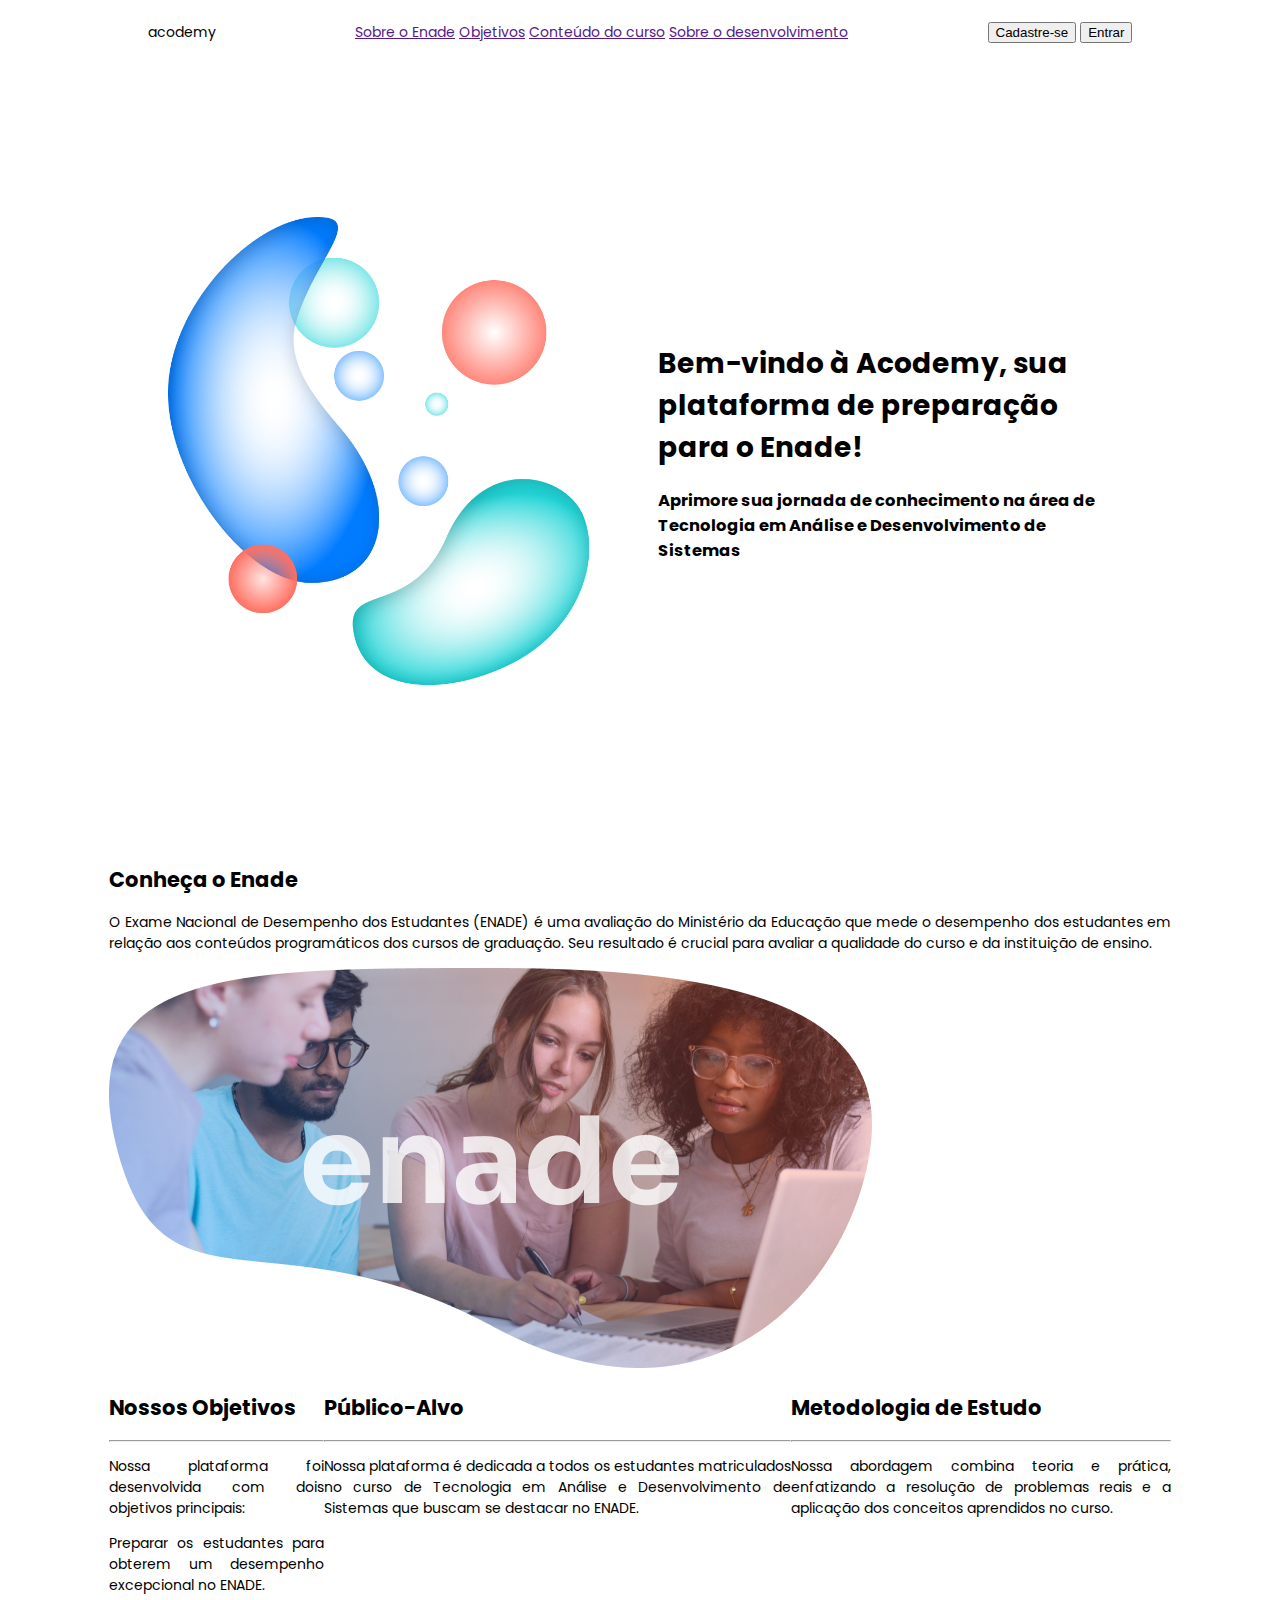
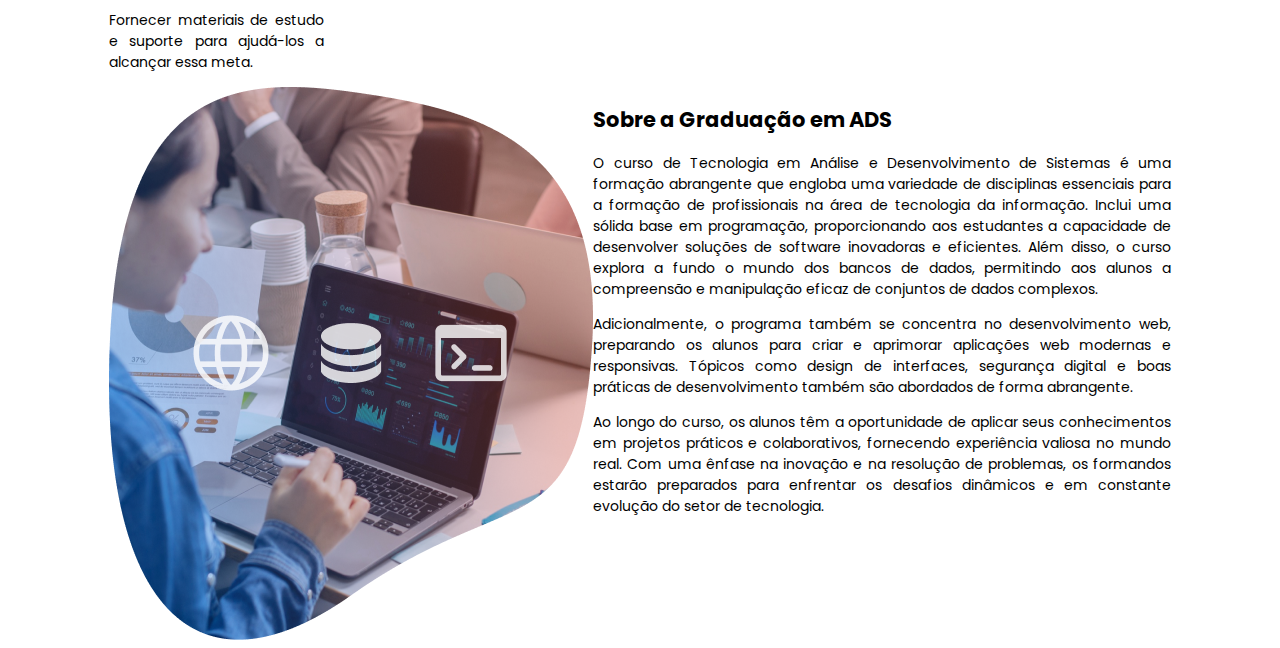
==== index.html @ 822992b0 "04/11/2023 - 22:54" ====
<!DOCTYPE html>
<html lang="pt-br">
<head>
    <meta charset="UTF-8">
    <meta name="viewport" content="width=device-width, initial-scale=1.0">
    <link rel="stylesheet" href="./styles/style.css">
    <title>Home</title>
</head>
<body>
    <!-- 
    <div class="navbar"></div>
    <div class="header"></div>
    <div class="content"></div>
    <div class="footer"></div>
    -->

    <nav class="navbar">
        <div class="logotipo">
            <p>acodemy</p>
        </div>
        <div class="links">
            <a href="">Sobre o Enade</a>
            <a href="">Objetivos</a>
            <a href="">Conteúdo do curso</a>
            <a href="">Sobre o desenvolvimento</a>
        </div>
        <div class="buttons">
            <button type="button">Cadastre-se</button>
            <button type="button">Entrar</button>
        </div>
    </nav>

    <header class="header">
        <img src="images/bubbles.png" alt="" class="img">
        <div class="title">
            <h1>Bem-vindo à Acodemy, sua plataforma de preparação para o Enade!</h1>
            <h3>Aprimore sua jornada de conhecimento na área de Tecnologia em Análise 
            e Desenvolvimento de Sistemas</h3>
        </div>
    </header>

    <main>
        <section>
            <h2>Conheça o Enade</h2>
            <p>O Exame Nacional de Desempenho dos Estudantes (ENADE) é uma avaliação 
            do Ministério da Educação que mede o desempenho dos estudantes em relação 
            aos conteúdos programáticos dos cursos de graduação. Seu resultado é crucial 
            para avaliar a qualidade do curso e da instituição de ensino.</p>
            <img src="images/students-group.png" alt="">
        </section>
        <section class="center-topics">
            <div>
                <h2>Nossos Objetivos</h2>
                <hr>
                <p>Nossa plataforma foi desenvolvida com dois objetivos principais:</p>
                <p>Preparar os estudantes para obterem um desempenho excepcional no ENADE.</p>
                <p>Fornecer materiais de estudo e suporte para ajudá-los a alcançar essa meta.</p>
            </div>
            <div>
                <h2>Público-Alvo</h2>
                <hr>
                <p>Nossa plataforma é dedicada a todos os estudantes matriculados no curso de 
                Tecnologia em Análise e Desenvolvimento de Sistemas que buscam se destacar no ENADE.</p>
            </div>
            <div>
                <h2>Metodologia de Estudo</h2>
                <hr>
                <p>Nossa abordagem combina teoria e prática, enfatizando a resolução de problemas 
                reais e a aplicação dos conceitos aprendidos no curso.</p>
            </div>
        </section>
        <section class="bottom-topic">
            <img src="images/languages-group.png" alt="">
            <div class="text">
                <h2>Sobre a Graduação em ADS</h2>
                <p>O curso de Tecnologia em Análise e Desenvolvimento de Sistemas é uma formação abrangente 
                que engloba uma variedade de disciplinas essenciais para a formação de profissionais na 
                área de tecnologia da informação. Inclui uma sólida base em programação, proporcionando 
                aos estudantes a capacidade de desenvolver soluções de software inovadoras e eficientes. 
                Além disso, o curso explora a fundo o mundo dos bancos de dados, permitindo aos alunos 
                a compreensão e manipulação eficaz de conjuntos de dados complexos.</p>
    
                <p>Adicionalmente, o programa também se concentra no desenvolvimento web, preparando os 
                alunos para criar e aprimorar aplicações web modernas e responsivas. Tópicos como design 
                de interfaces, segurança digital e boas práticas de desenvolvimento também são abordados 
                de forma abrangente.</p>
    
                <p>Ao longo do curso, os alunos têm a oportunidade de aplicar seus conhecimentos em 
                projetos práticos e colaborativos, fornecendo experiência valiosa no mundo real. Com 
                uma ênfase na inovação e na resolução de problemas, os formandos estarão preparados 
                para enfrentar os desafios dinâmicos e em constante evolução do setor de tecnologia.</p>
            </div>
        </section>
    </main>

    <footer>

    </footer>
</body>
</html>
---- styles/style.css ----
@import url('https://fonts.googleapis.com/css2?family=Poppins:wght@400;500;600;700&family=Sora:wght@300;400;500;600;700&display=swap');

body {
    display: flex;
    flex-direction: column;

    background-color: #fff;
    font-family: 'Poppins', sans-serif;
    font-size: 14px;
    /* font-family: 'Sora', sans-serif; */
}

p {
    text-align: justify;
}

.navbar {
    display: flex;
    flex-direction: row;
    justify-content: space-evenly;
    align-items: center;
}

.header {
    display: flex;
    flex-direction: row;
    align-items: center;
    justify-content: space-evenly;

    gap: 65px;
    padding: 160px;
}

.header .img {
    width: 45%;
    height: auto;
}

main {
    padding: 0 8%;
}

main .center-topics, main .bottom-topic {
    display: flex;
    flex-direction: row;
}

main .center-topics .text {
    display: flex;
    flex-direction: column;
}
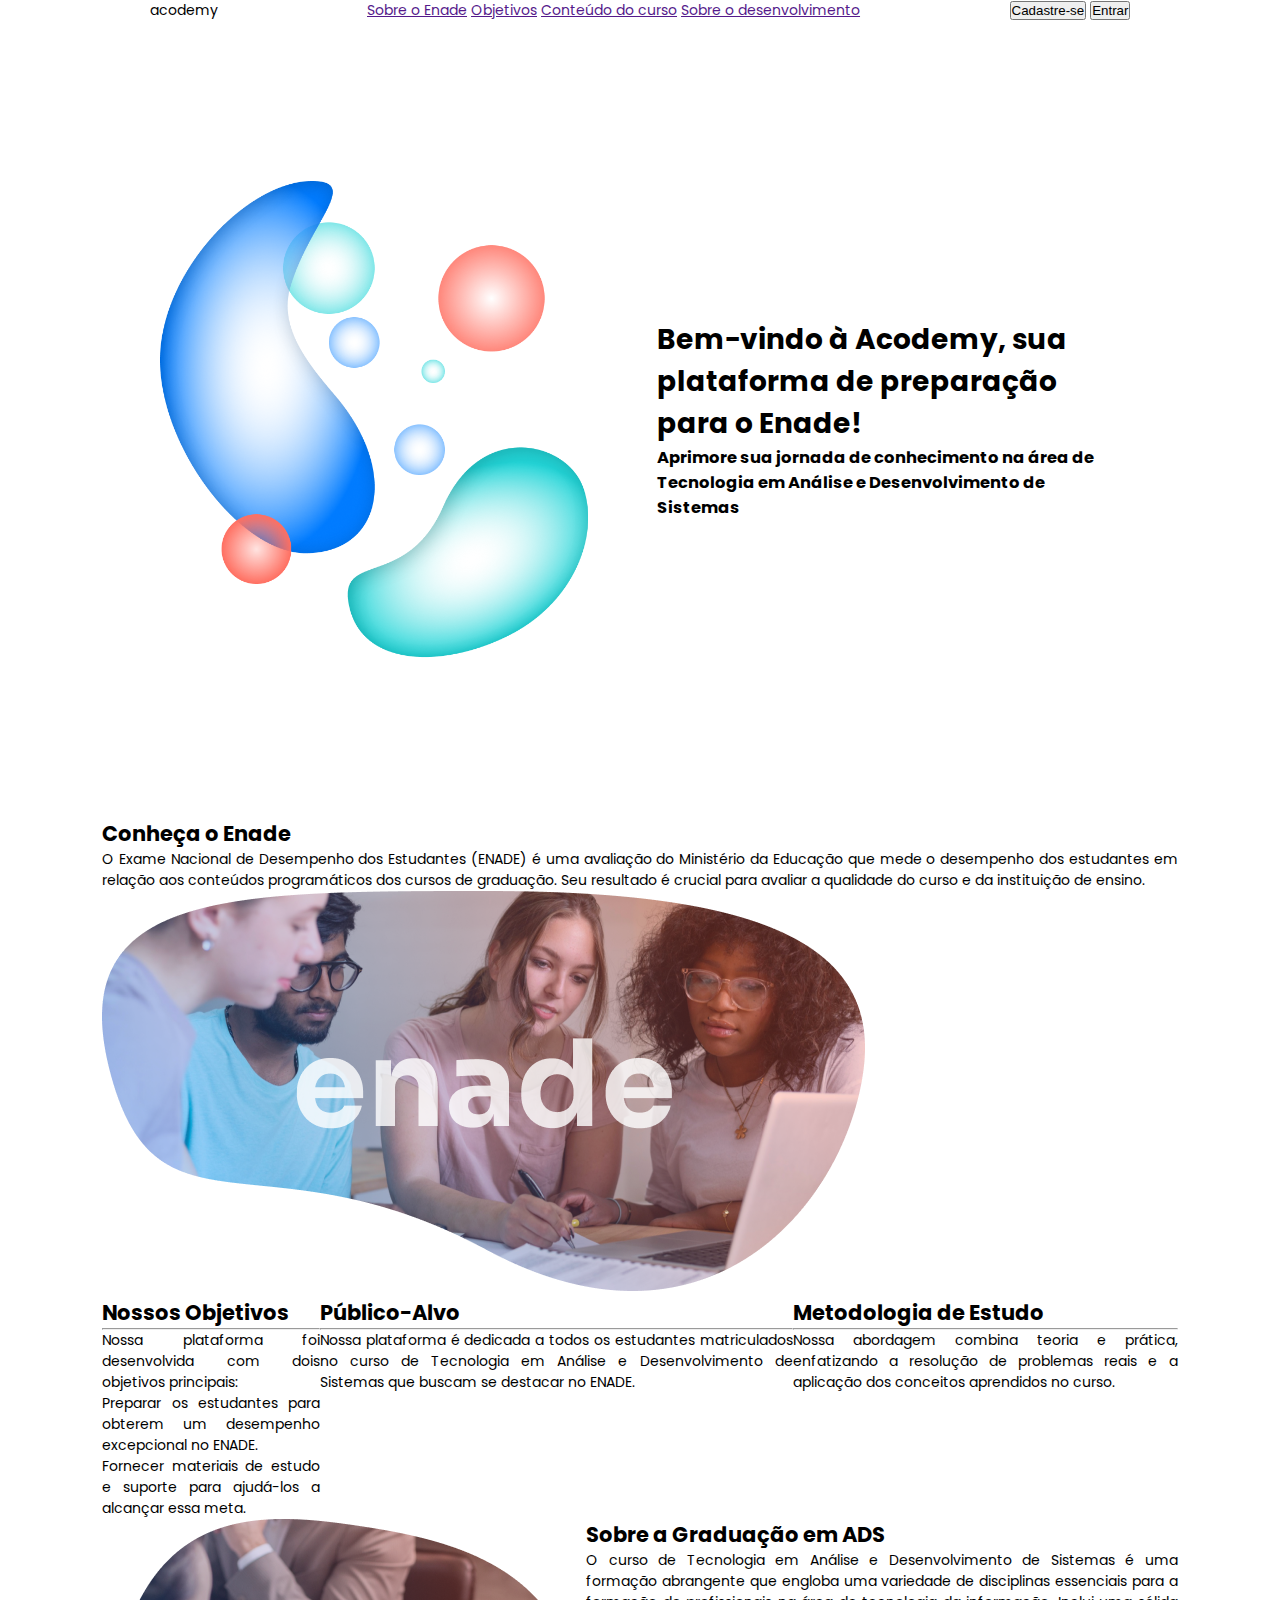
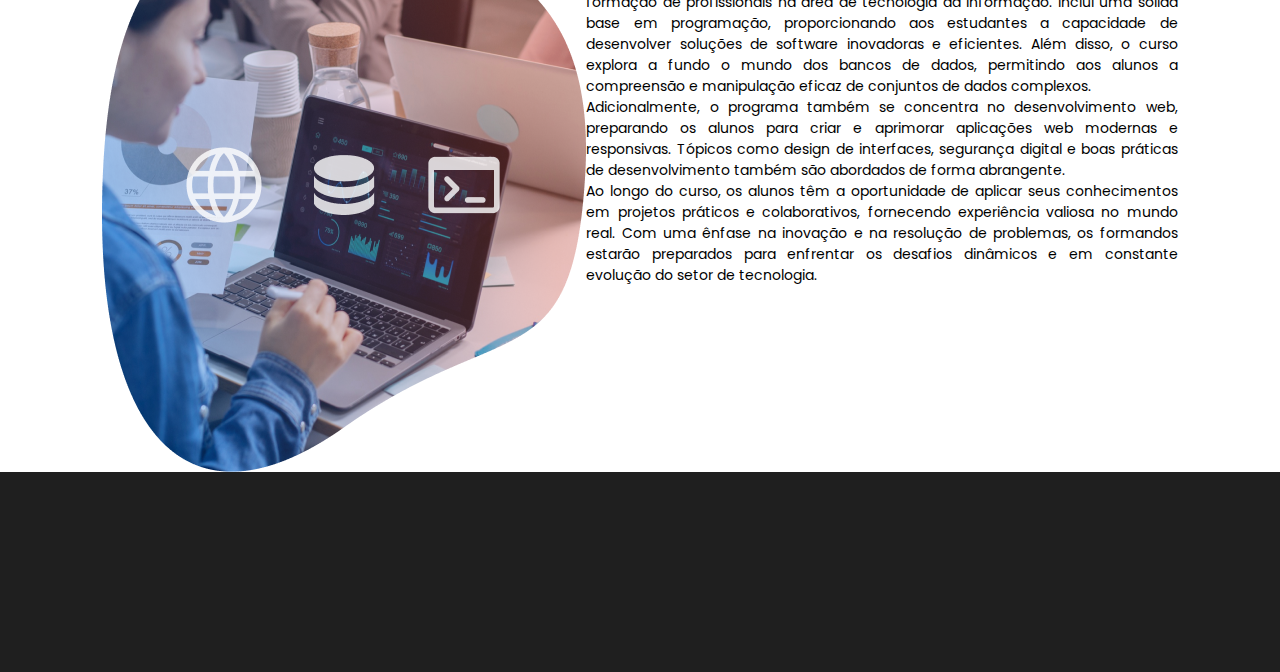
==== commit ab9be9aa: "04/11/2023 - 23:13" ====
--- a/index.html
+++ b/index.html
@@ -93,8 +93,7 @@
         </section>
     </main>
 
-    <footer>
-
+    <footer class="footer">
     </footer>
 </body>
 </html>--- a/styles/style.css
+++ b/styles/style.css
@@ -1,4 +1,9 @@
 @import url('https://fonts.googleapis.com/css2?family=Poppins:wght@400;500;600;700&family=Sora:wght@300;400;500;600;700&display=swap');
+
+* {
+    margin: 0;
+    padding: 0;
+}
 
 body {
     display: flex;
@@ -48,4 +53,28 @@
 main .center-topics .text {
     display: flex;
     flex-direction: column;
-}+}
+
+.footer {
+    background-color: #1f1f1f;
+    width: 100%;
+    height: 200px;
+}
+
+/* teste do scroll */
+body::-webkit-scrollbar {
+    width: 5px; /* Largura da barra de rolagem completa */
+    z-index: -1;
+    overflow: scroll;
+}
+
+body::-webkit-scrollbar-track {
+    background: transparent; /* Deixar a área de rastreamento transparente */
+}
+
+body::-webkit-scrollbar-thumb {
+    background-color: #1f1f1f; /* Cor do polegar da barra de rolagem */
+    border-radius: 0px; /* Arredondamento do polegar da barra de rolagem */
+    border: 3px solid transparent; /* Cria um espaço em torno do polegar da barra de rolagem */
+    z-index: -1; /* Coloca a barra de rolagem na frente do conteúdo */
+}
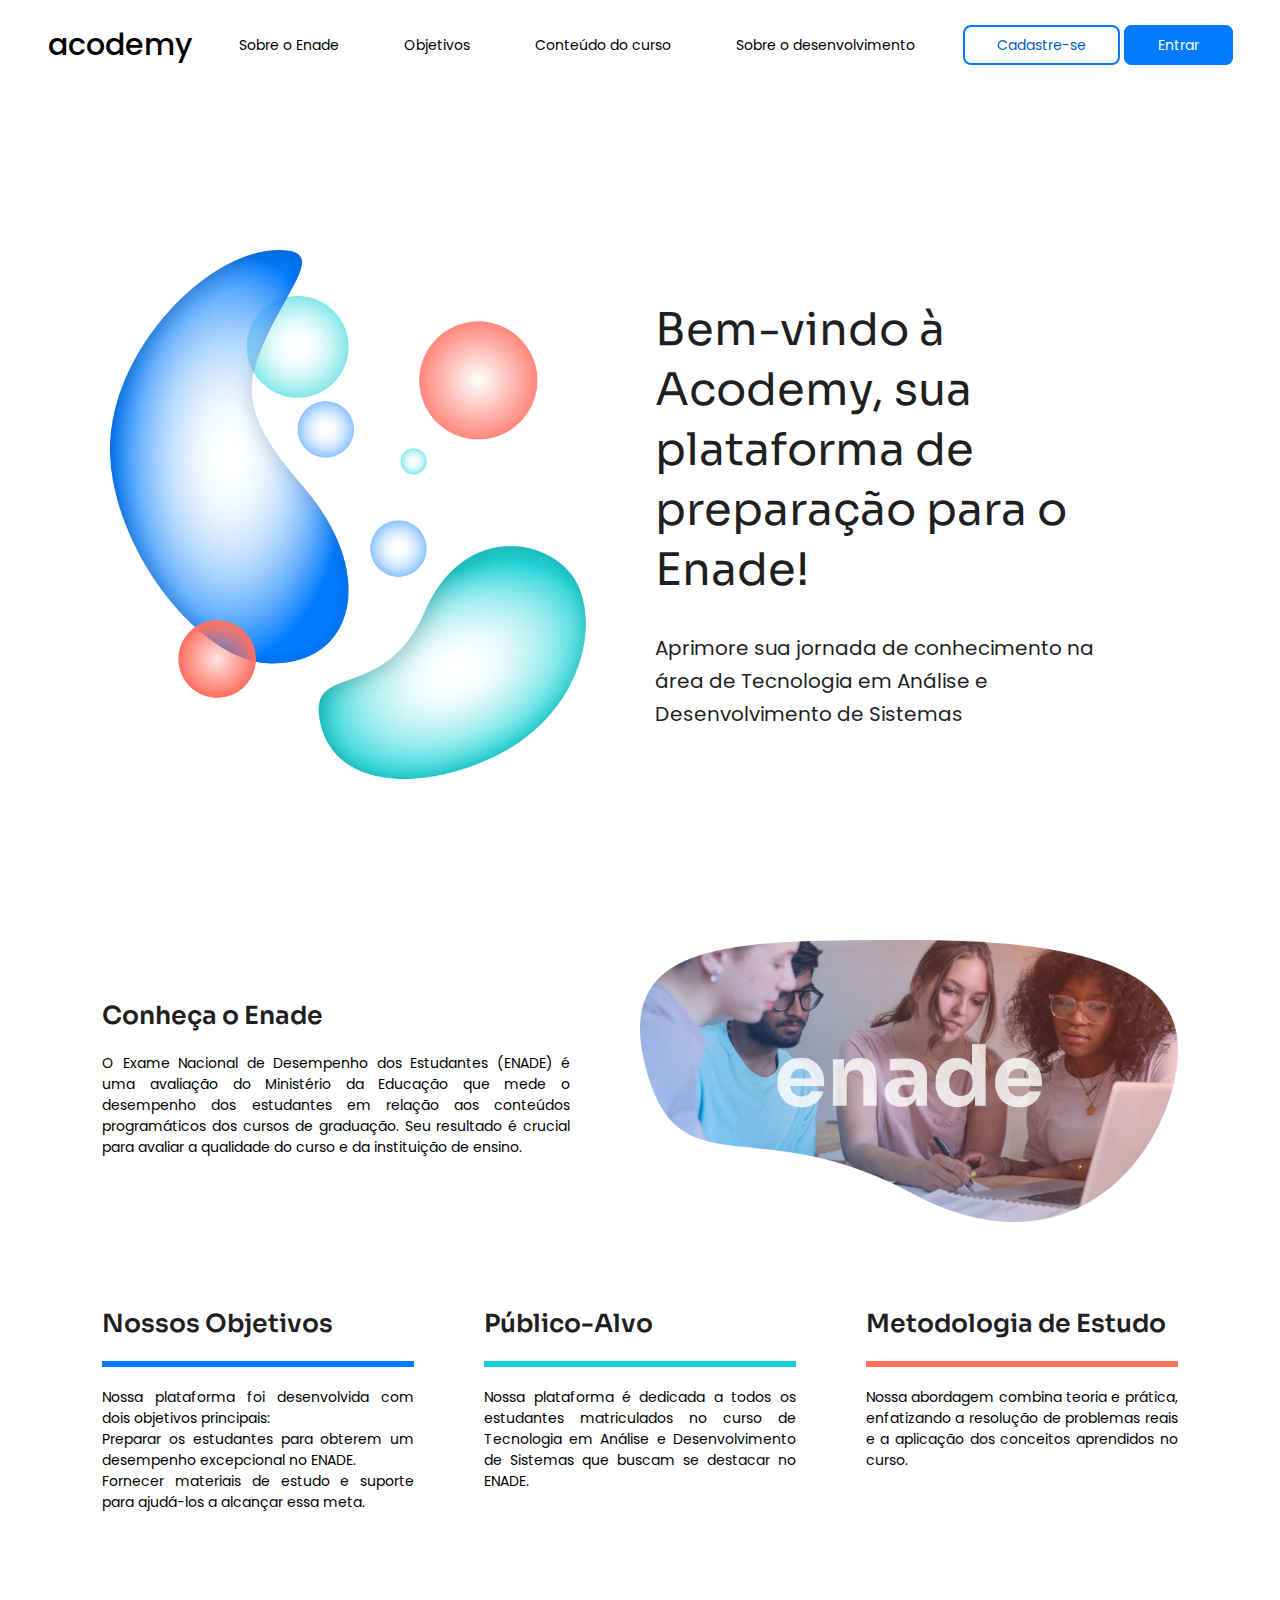
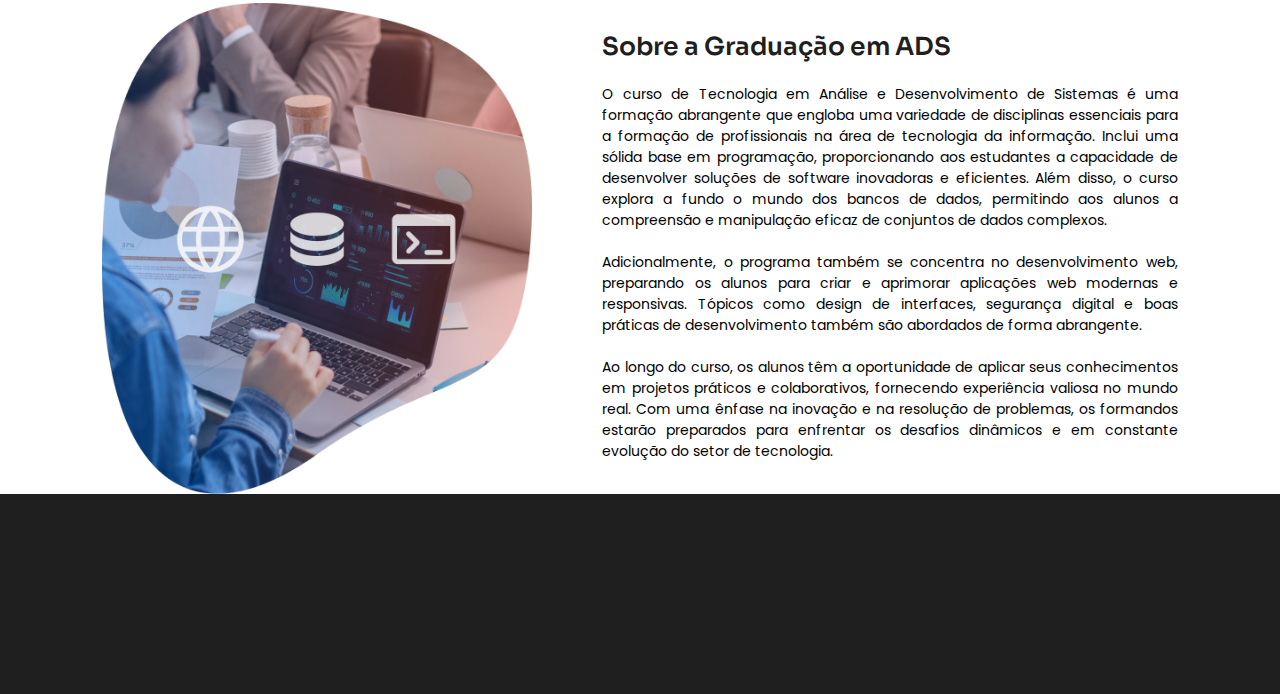
==== commit 14d3e9a3: "16/11/2023 - 23:08" ====
--- a/index.html
+++ b/index.html
@@ -25,8 +25,8 @@
             <a href="">Sobre o desenvolvimento</a>
         </div>
         <div class="buttons">
-            <button type="button">Cadastre-se</button>
-            <button type="button">Entrar</button>
+            <a href="" class="button" id="deactivate">Cadastre-se</a>
+            <a href="" class="button">Entrar</a>
         </div>
     </nav>
 
@@ -40,37 +40,39 @@
     </header>
 
     <main>
-        <section>
-            <h2>Conheça o Enade</h2>
-            <p>O Exame Nacional de Desempenho dos Estudantes (ENADE) é uma avaliação 
-            do Ministério da Educação que mede o desempenho dos estudantes em relação 
-            aos conteúdos programáticos dos cursos de graduação. Seu resultado é crucial 
-            para avaliar a qualidade do curso e da instituição de ensino.</p>
-            <img src="images/students-group.png" alt="">
+        <section class="top-topic">
+            <div class="text">
+                <h2>Conheça o Enade</h2>
+                <p>O Exame Nacional de Desempenho dos Estudantes (ENADE) é uma avaliação 
+                do Ministério da Educação que mede o desempenho dos estudantes em relação 
+                aos conteúdos programáticos dos cursos de graduação. Seu resultado é crucial 
+                para avaliar a qualidade do curso e da instituição de ensino.</p>
+            </div>
+            <img src="images/students-group.png" alt="" width="50%" height="auto">
         </section>
         <section class="center-topics">
-            <div>
+            <div class="item">
                 <h2>Nossos Objetivos</h2>
-                <hr>
+                <hr id="blue">
                 <p>Nossa plataforma foi desenvolvida com dois objetivos principais:</p>
                 <p>Preparar os estudantes para obterem um desempenho excepcional no ENADE.</p>
                 <p>Fornecer materiais de estudo e suporte para ajudá-los a alcançar essa meta.</p>
             </div>
-            <div>
+            <div class="item">
                 <h2>Público-Alvo</h2>
-                <hr>
+                <hr id="turquesa">
                 <p>Nossa plataforma é dedicada a todos os estudantes matriculados no curso de 
                 Tecnologia em Análise e Desenvolvimento de Sistemas que buscam se destacar no ENADE.</p>
             </div>
-            <div>
+            <div class="item">
                 <h2>Metodologia de Estudo</h2>
-                <hr>
+                <hr id="salmon">
                 <p>Nossa abordagem combina teoria e prática, enfatizando a resolução de problemas 
                 reais e a aplicação dos conceitos aprendidos no curso.</p>
             </div>
         </section>
         <section class="bottom-topic">
-            <img src="images/languages-group.png" alt="">
+            <img src="images/languages-group.png" alt=""  width="40%" height="auto">
             <div class="text">
                 <h2>Sobre a Graduação em ADS</h2>
                 <p>O curso de Tecnologia em Análise e Desenvolvimento de Sistemas é uma formação abrangente 
@@ -78,12 +80,12 @@
                 área de tecnologia da informação. Inclui uma sólida base em programação, proporcionando 
                 aos estudantes a capacidade de desenvolver soluções de software inovadoras e eficientes. 
                 Além disso, o curso explora a fundo o mundo dos bancos de dados, permitindo aos alunos 
-                a compreensão e manipulação eficaz de conjuntos de dados complexos.</p>
-    
+                a compreensão e manipulação eficaz de conjuntos de dados complexos.</p><br>
+                
                 <p>Adicionalmente, o programa também se concentra no desenvolvimento web, preparando os 
                 alunos para criar e aprimorar aplicações web modernas e responsivas. Tópicos como design 
                 de interfaces, segurança digital e boas práticas de desenvolvimento também são abordados 
-                de forma abrangente.</p>
+                de forma abrangente.</p><br>
     
                 <p>Ao longo do curso, os alunos têm a oportunidade de aplicar seus conhecimentos em 
                 projetos práticos e colaborativos, fornecendo experiência valiosa no mundo real. Com 
--- a/styles/style.css
+++ b/styles/style.css
@@ -19,11 +19,62 @@
     text-align: justify;
 }
 
+.header .title h1 {
+    color: #1F1F1F;
+    font-family: Sora;
+    font-size: 45px;
+    font-style: normal;
+    font-weight: 400;
+    line-height: 60px;
+}
+
 .navbar {
     display: flex;
     flex-direction: row;
     justify-content: space-evenly;
     align-items: center;
+    height: 90px;
+}
+
+.navbar a {
+    color: #000;
+    font-family: Poppins;
+    font-size: 14px;
+    font-style: normal;
+    font-weight: 400;
+    text-decoration: none;
+}
+
+.navbar .links {
+    display: flex;
+    gap: 65px;
+}
+
+.navbar .logotipo {
+    font-size: 30px;
+    font-weight: 500;
+}
+
+.navbar .buttons .button {
+    padding: 8px 32px;
+    background-color: #007BFF;
+    font-family: Poppins;
+    font-size: 14px;
+    border: 2px solid #007BFF;
+    border-radius: 8px;
+    color: #fff;
+    cursor: pointer;
+    transition: .3s;
+}
+
+#deactivate {
+    background-color: #fff;
+    color: #025ec0;
+}
+
+.navbar .buttons .button:hover {
+    background-color: #007BFF;
+    color: #fff;
 }
 
 .header {
@@ -37,23 +88,72 @@
 }
 
 .header .img {
-    width: 45%;
+    width: 50%;
     height: auto;
+    margin-left: -50px;
+}
+
+.header .title h3 {
+    color: #1F1F1F;
+    font-family: Poppins;
+    font-size: 20px;
+    font-style: normal;
+    font-weight: 400;
+    line-height: 33px;
+    margin-top: 32px;
 }
 
 main {
     padding: 0 8%;
 }
 
-main .center-topics, main .bottom-topic {
+main .top-topic,
+main .center-topics,
+main .bottom-topic {
     display: flex;
     flex-direction: row;
 }
 
-main .center-topics .text {
-    display: flex;
-    flex-direction: column;
+main .top-topic,
+main .bottom-topic {
+    align-items: center;
+    justify-content: space-between;
+    gap: 70px
 }
+
+main .top-topic h2,
+main .center-topics h2,
+main .bottom-topic h2 {
+    color: #1F1F1F;
+    text-align: justify;
+    font-family: Sora;
+    font-size: 25px;
+    font-style: normal;
+    font-weight: 600;
+    line-height: 24px;
+    margin-bottom: 25px;
+}
+
+main .center-topics {
+    gap: 70px;
+    align-items: start;
+    margin-top: 90px;
+    margin-bottom: 90px;
+}
+
+main .center-topics .item {
+    flex-wrap: wrap;
+    flex: 1 30%
+}
+
+hr {
+    border: 3px solid;
+    margin-bottom: 20px;
+}
+
+#blue { border-color: #007BFF; }
+#turquesa { border-color: #11D1D4; }
+#salmon { border-color: #FF6F61; }
 
 .footer {
     background-color: #1f1f1f;
@@ -63,18 +163,24 @@
 
 /* teste do scroll */
 body::-webkit-scrollbar {
-    width: 5px; /* Largura da barra de rolagem completa */
+    width: 5px;
+    /* Largura da barra de rolagem completa */
     z-index: -1;
     overflow: scroll;
 }
 
 body::-webkit-scrollbar-track {
-    background: transparent; /* Deixar a área de rastreamento transparente */
+    background: transparent;
+    /* Deixar a área de rastreamento transparente */
 }
 
 body::-webkit-scrollbar-thumb {
-    background-color: #1f1f1f; /* Cor do polegar da barra de rolagem */
-    border-radius: 0px; /* Arredondamento do polegar da barra de rolagem */
-    border: 3px solid transparent; /* Cria um espaço em torno do polegar da barra de rolagem */
-    z-index: -1; /* Coloca a barra de rolagem na frente do conteúdo */
-}
+    background-color: #1f1f1f;
+    /* Cor do polegar da barra de rolagem */
+    border-radius: 0px;
+    /* Arredondamento do polegar da barra de rolagem */
+    border: 3px solid transparent;
+    /* Cria um espaço em torno do polegar da barra de rolagem */
+    z-index: -1;
+    /* Coloca a barra de rolagem na frente do conteúdo */
+}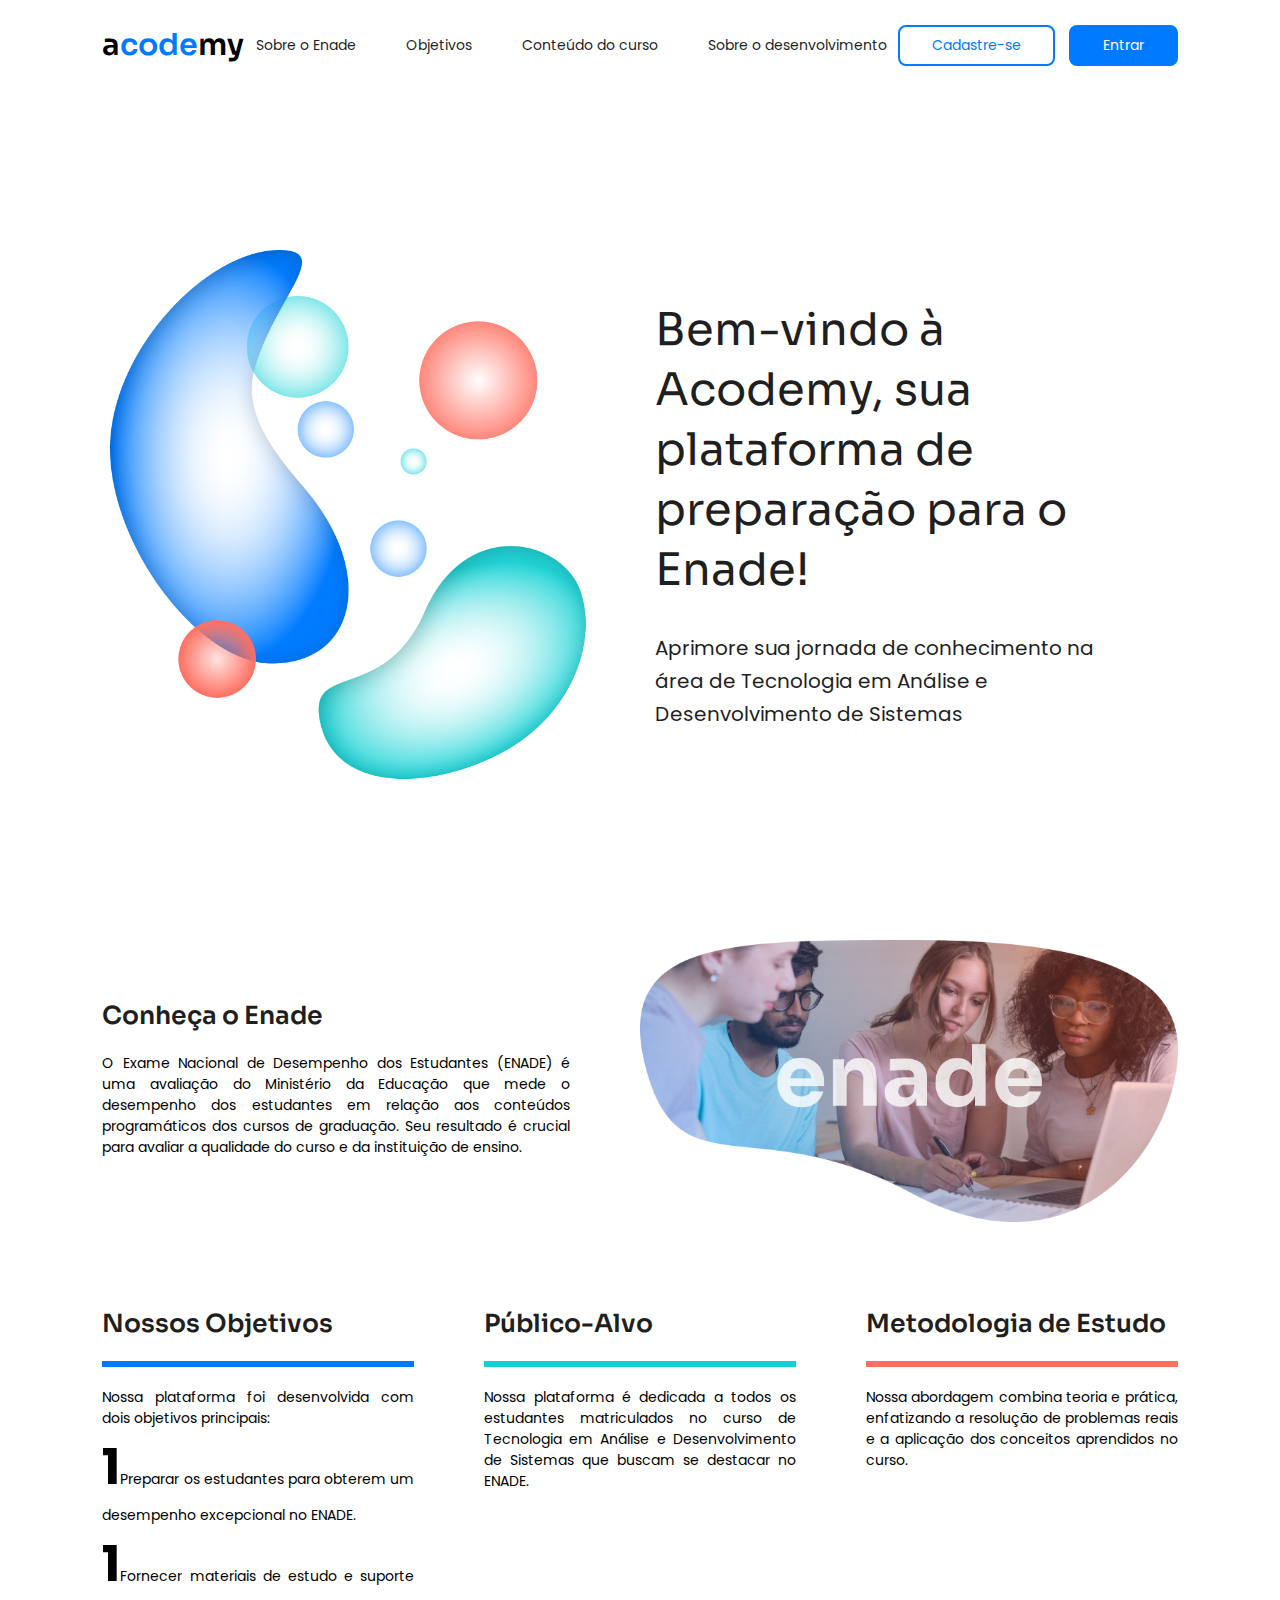
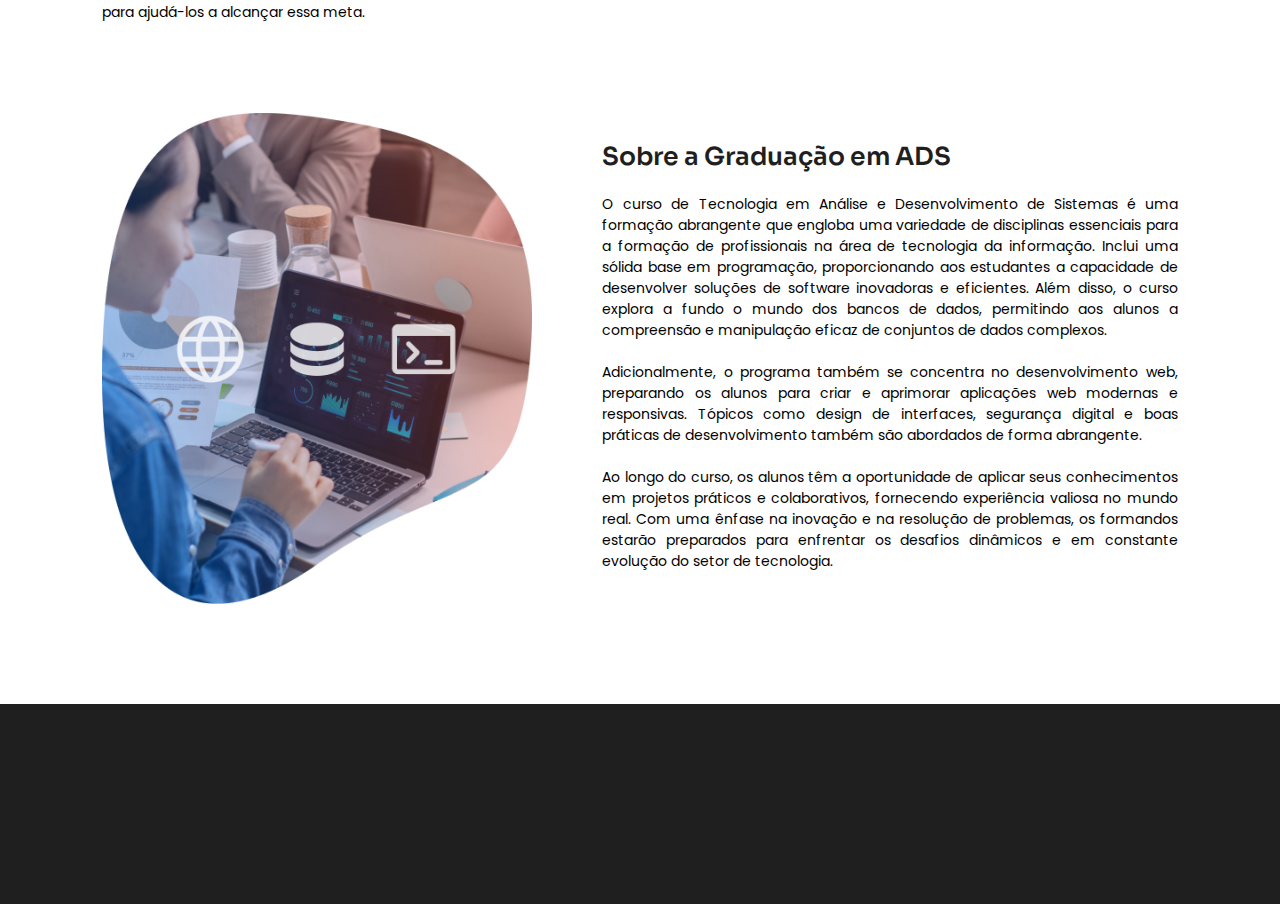
==== commit 3afaf05d: "16/11/2023 - 23:08" ====
--- a/index.html
+++ b/index.html
@@ -16,17 +16,17 @@
 
     <nav class="navbar">
         <div class="logotipo">
-            <p>acodemy</p>
+            <p>a<div class="code">code</div>my</p>
         </div>
         <div class="links">
-            <a href="">Sobre o Enade</a>
-            <a href="">Objetivos</a>
-            <a href="">Conteúdo do curso</a>
-            <a href="">Sobre o desenvolvimento</a>
+            <a href="#">Sobre o Enade</a>
+            <a href="#">Objetivos</a>
+            <a href="#">Conteúdo do curso</a>
+            <a href="#">Sobre o desenvolvimento</a>
         </div>
         <div class="buttons">
-            <a href="" class="button" id="deactivate">Cadastre-se</a>
-            <a href="" class="button">Entrar</a>
+            <a href="#" id="deactivate">Cadastre-se</a>
+            <a href="#">Entrar</a>
         </div>
     </nav>
 
@@ -55,8 +55,8 @@
                 <h2>Nossos Objetivos</h2>
                 <hr id="blue">
                 <p>Nossa plataforma foi desenvolvida com dois objetivos principais:</p>
-                <p>Preparar os estudantes para obterem um desempenho excepcional no ENADE.</p>
-                <p>Fornecer materiais de estudo e suporte para ajudá-los a alcançar essa meta.</p>
+                <p><b class="number-topic">1</b>Preparar os estudantes para obterem um desempenho excepcional no ENADE.</p>
+                <p><b class="number-topic">1</b>Fornecer materiais de estudo e suporte para ajudá-los a alcançar essa meta.</p>
             </div>
             <div class="item">
                 <h2>Público-Alvo</h2>
--- a/styles/style.css
+++ b/styles/style.css
@@ -5,14 +5,21 @@
     padding: 0;
 }
 
+:root {
+    --blue: #007BFF;
+    --turquoise: #11D1D4;
+    --salmon: #FF6F61;
+    --black: #1F1F1F;
+    --white: #FFF;
+}
+
 body {
     display: flex;
     flex-direction: column;
 
-    background-color: #fff;
+    background-color: var(--white);
     font-family: 'Poppins', sans-serif;
     font-size: 14px;
-    /* font-family: 'Sora', sans-serif; */
 }
 
 p {
@@ -20,7 +27,7 @@
 }
 
 .header .title h1 {
-    color: #1F1F1F;
+    color: var(--black);
     font-family: Sora;
     font-size: 45px;
     font-style: normal;
@@ -31,49 +38,69 @@
 .navbar {
     display: flex;
     flex-direction: row;
-    justify-content: space-evenly;
+    justify-content: space-between;
     align-items: center;
     height: 90px;
+    padding: 0 8%;
 }
 
 .navbar a {
-    color: #000;
+    color: var(--black);
     font-family: Poppins;
     font-size: 14px;
     font-style: normal;
     font-weight: 400;
     text-decoration: none;
+    transition: .3s;
+}
+
+.navbar .links a:hover {
+    color: var(--blue);
 }
 
 .navbar .links {
     display: flex;
-    gap: 65px;
+    gap: 50px;
 }
 
 .navbar .logotipo {
     font-size: 30px;
-    font-weight: 500;
-}
-
-.navbar .buttons .button {
+    font-weight: 600;
+    font-family: Sora;
+
+    display: flex;
+    flex-direction: row;
+}
+
+.navbar .logotipo .code {
+    color: var(--blue);
+}
+
+.navbar .buttons {
+    display: flex;
+    gap: 14px;
+}
+
+.navbar .buttons a {
     padding: 8px 32px;
-    background-color: #007BFF;
+    background-color: var(--blue);
     font-family: Poppins;
     font-size: 14px;
-    border: 2px solid #007BFF;
+    border: 2px solid var(--blue);
     border-radius: 8px;
     color: #fff;
     cursor: pointer;
-    transition: .3s;
+    transition: .5s;
 }
 
 #deactivate {
-    background-color: #fff;
-    color: #025ec0;
-}
-
-.navbar .buttons .button:hover {
-    background-color: #007BFF;
+    background-color: var(--white);
+    color: var(--blue);
+}
+
+.navbar .buttons a:hover, #deactivate:hover {
+    background-color: #005fc4;
+    border-color: #005fc4;
     color: #fff;
 }
 
@@ -146,41 +173,42 @@
     flex: 1 30%
 }
 
+main .bottom-topic {
+    margin-bottom: 100px;
+}
+
 hr {
     border: 3px solid;
     margin-bottom: 20px;
 }
 
-#blue { border-color: #007BFF; }
-#turquesa { border-color: #11D1D4; }
-#salmon { border-color: #FF6F61; }
+.number-topic {
+    font-size: 50px;
+}
+
+#blue { border-color: var(--blue); }
+#turquesa { border-color: var(--turquoise); }
+#salmon { border-color: var(--salmon); }
 
 .footer {
-    background-color: #1f1f1f;
+    background-color: var(--black);
     width: 100%;
     height: 200px;
 }
 
-/* teste do scroll */
 body::-webkit-scrollbar {
     width: 5px;
-    /* Largura da barra de rolagem completa */
     z-index: -1;
     overflow: scroll;
 }
 
 body::-webkit-scrollbar-track {
-    background: transparent;
-    /* Deixar a área de rastreamento transparente */
+    background: var(--black);
 }
 
 body::-webkit-scrollbar-thumb {
-    background-color: #1f1f1f;
-    /* Cor do polegar da barra de rolagem */
+    background-color: #555555;
     border-radius: 0px;
-    /* Arredondamento do polegar da barra de rolagem */
-    border: 3px solid transparent;
-    /* Cria um espaço em torno do polegar da barra de rolagem */
+    border: 1px solid transparent;
     z-index: -1;
-    /* Coloca a barra de rolagem na frente do conteúdo */
 }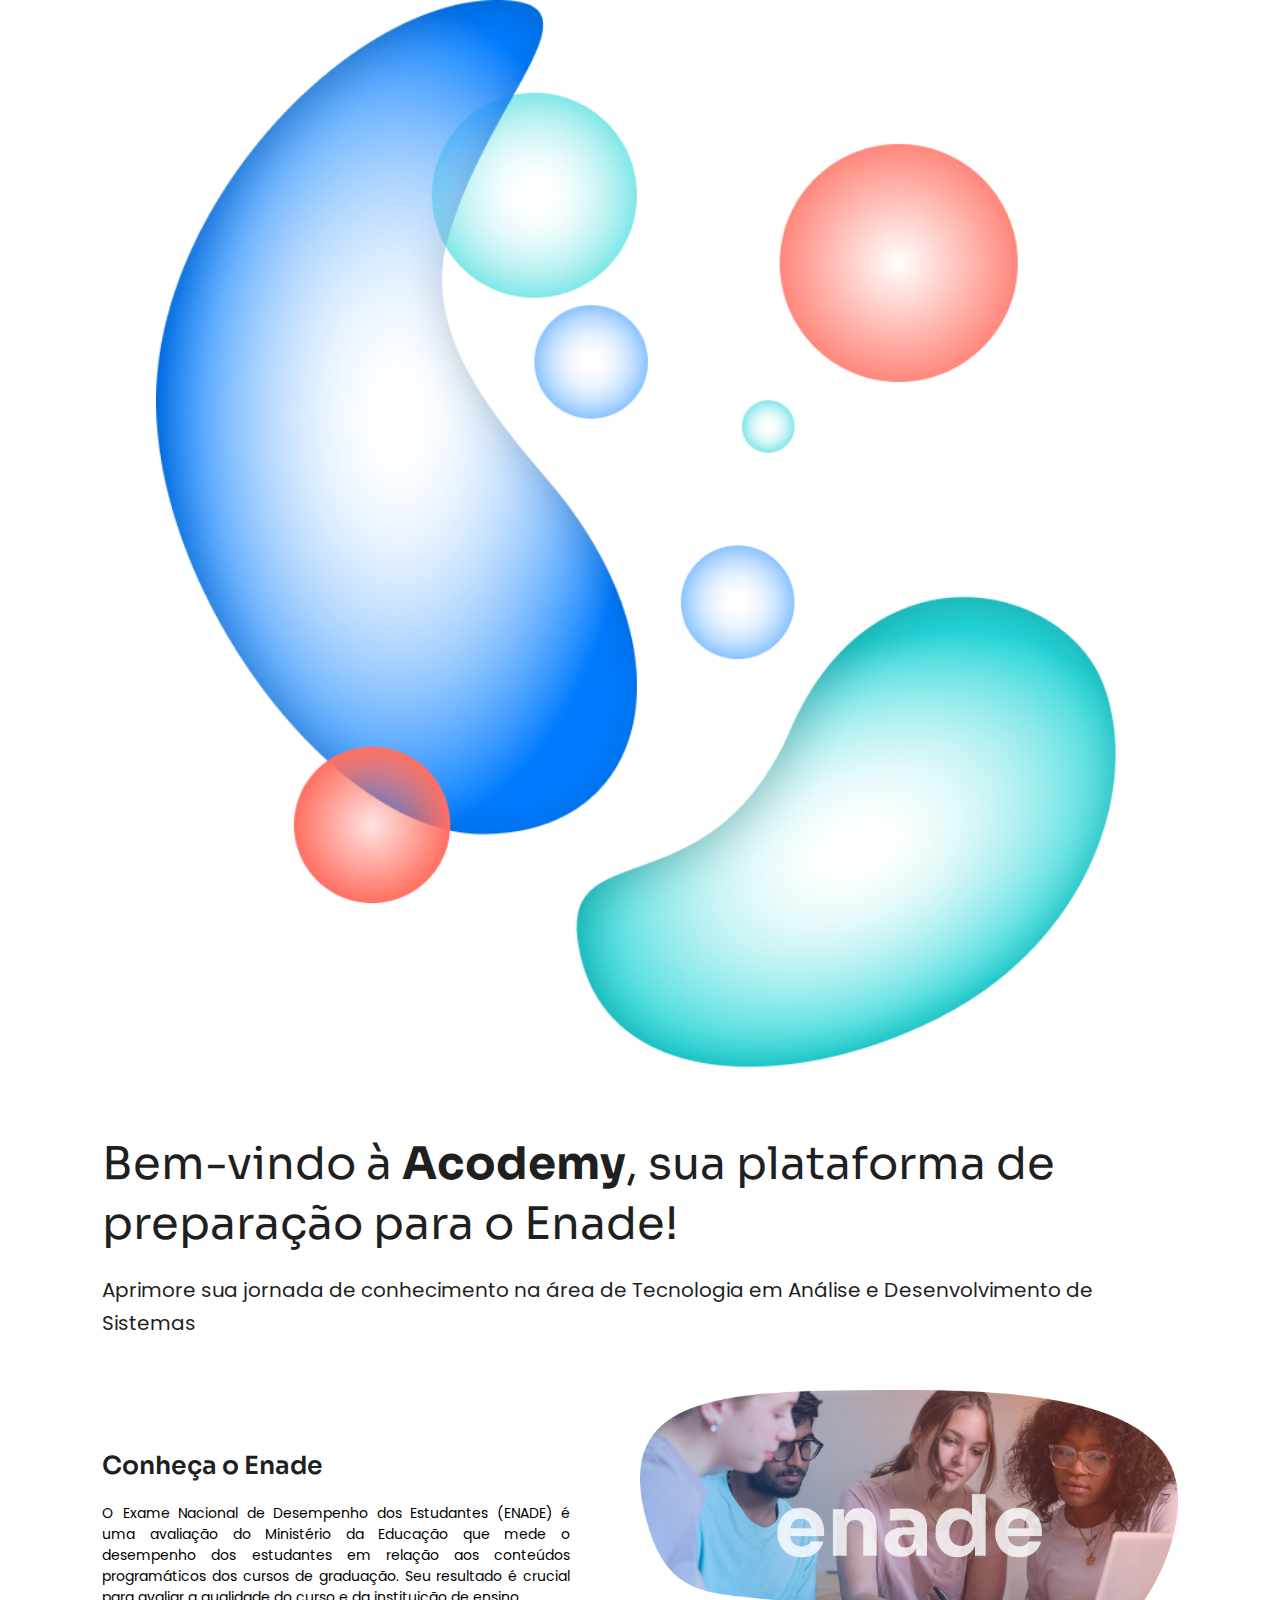
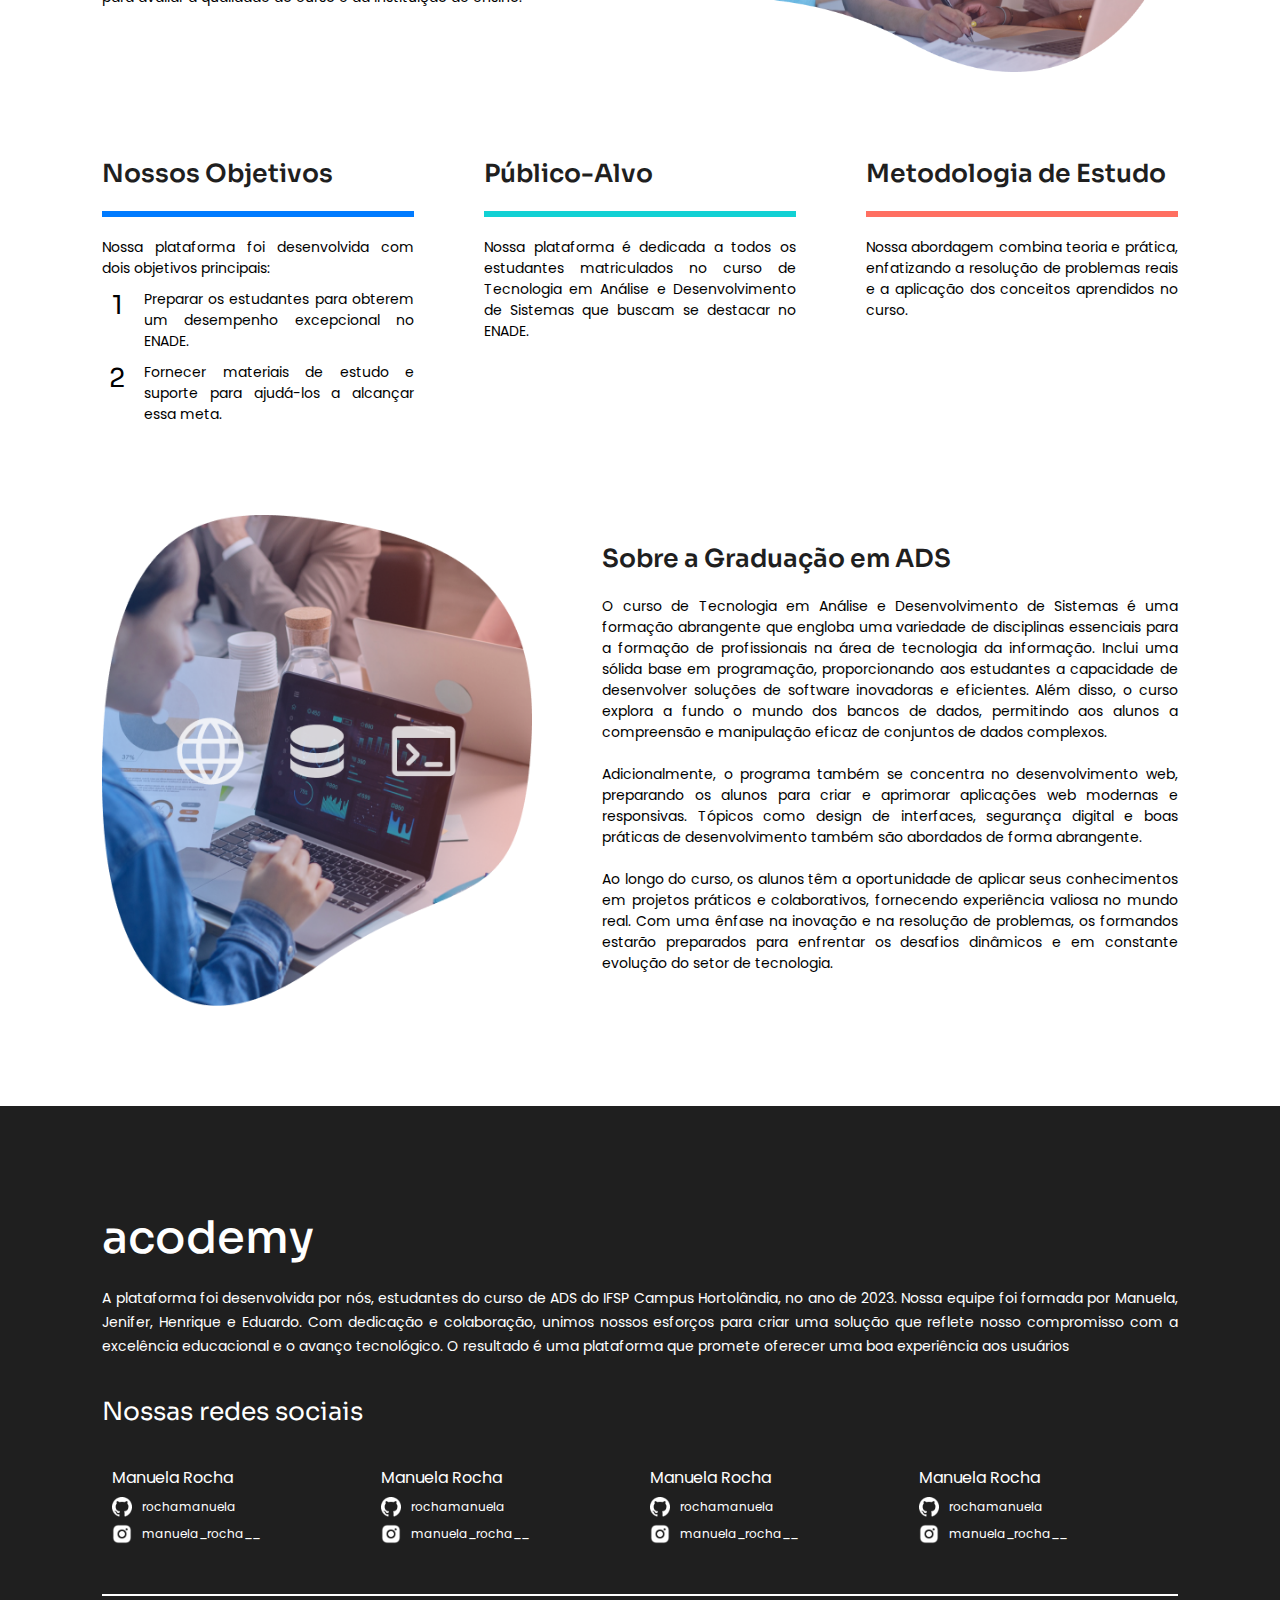
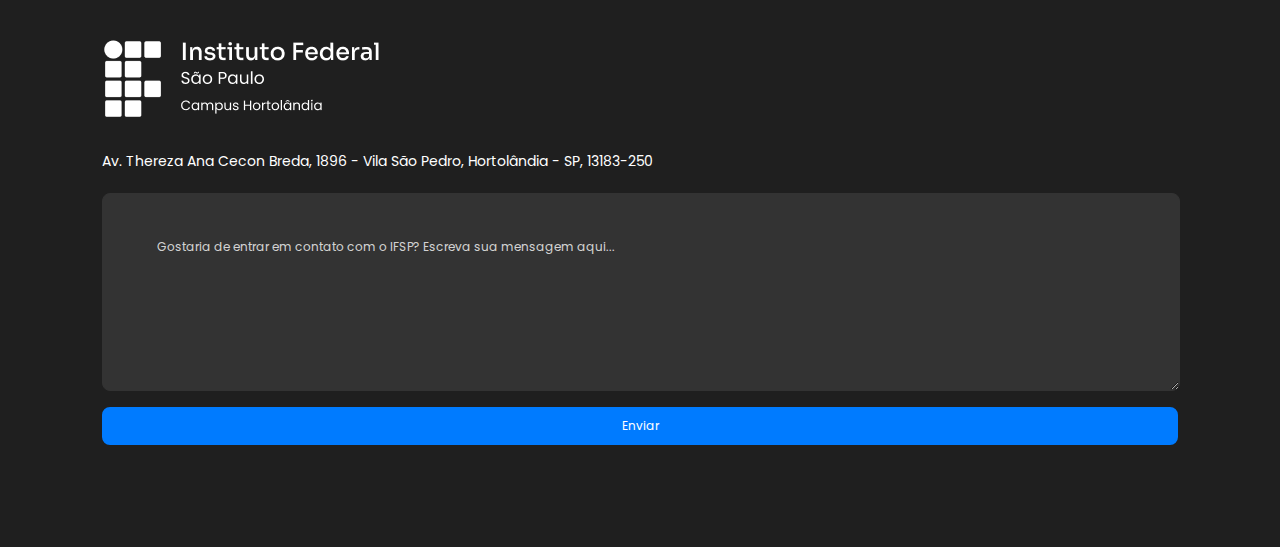
==== commit 4412c369: "20/11/2023 - 12:23" ====
--- a/index.html
+++ b/index.html
@@ -1,28 +1,81 @@
 <!DOCTYPE html>
 <html lang="pt-br">
+
 <head>
     <meta charset="UTF-8">
-    <meta name="viewport" content="width=device-width, initial-scale=1.0">
+    <meta name="viewport" content="width=device-width, initial-scale=1">
     <link rel="stylesheet" href="./styles/style.css">
     <title>Home</title>
+
+    <style>
+        .overlay {
+            height: 100%;
+            width: 0;
+            position: fixed;
+            z-index: 1;
+            top: 0;
+            left: 0;
+            background-color: rgb(0, 0, 0);
+            background-color: rgba(0, 0, 0, 1);
+            overflow-x: hidden;
+            transition: 0.5s;
+        }
+
+        .overlay-content {
+            position: relative;
+            top: 25%;
+            width: 100%;
+            text-align: center;
+            margin-top: 30px;
+        }
+
+        .overlay a {
+            padding: 8px;
+            text-decoration: none;
+            font-size: 36px;
+            color: #818181;
+            display: block;
+            transition: 0.3s;
+        }
+
+        .overlay a:hover,
+        .overlay a:focus {
+            color: #f1f1f1;
+        }
+
+        .overlay .closebtn {
+            position: absolute;
+            top: 20px;
+            right: 45px;
+            font-size: 60px;
+        }
+
+        @media screen and (max-height: 450px) {
+            .overlay a {
+                font-size: 20px
+            }
+
+            .overlay .closebtn {
+                font-size: 40px;
+                top: 15px;
+                right: 35px;
+            }
+        }
+    </style>
 </head>
+
 <body>
-    <!-- 
-    <div class="navbar"></div>
-    <div class="header"></div>
-    <div class="content"></div>
-    <div class="footer"></div>
-    -->
-
+    <!--
     <nav class="navbar">
         <div class="logotipo">
-            <p>a<div class="code">code</div>my</p>
+            <p>a
+            <div class="code">code</div>my</p>
         </div>
         <div class="links">
-            <a href="#">Sobre o Enade</a>
-            <a href="#">Objetivos</a>
-            <a href="#">Conteúdo do curso</a>
-            <a href="#">Sobre o desenvolvimento</a>
+            <a href="#sobre">Sobre o Enade</a>
+            <a href="#objetivos">Objetivos</a>
+            <a href="#conteudo">Conteúdo do curso</a>
+            <a href="#desenvolvimento">Sobre o desenvolvimento</a>
         </div>
         <div class="buttons">
             <a href="#" id="deactivate">Cadastre-se</a>
@@ -30,72 +83,170 @@
         </div>
     </nav>
 
+    <div id="myNav" class="overlay">
+        <a href="javascript:void(0)" class="closebtn" onclick="closeNav()">&times;</a>
+        <div class="overlay-content">
+            <a href="#">About</a>
+            <a href="#">Services</a>
+            <a href="#">Clients</a>
+            <a href="#">Contact</a>
+        </div>
+    </div>
+
+    <span style="font-size:30px;cursor:pointer" onclick="openNav()">&#9776; open</span>
+
+    <script>
+        function openNav() {
+            document.getElementById("myNav").style.width = "50%";
+        }
+
+        function closeNav() {
+            document.getElementById("myNav").style.width = "0%";
+        }
+    </script>
+    -->
     <header class="header">
         <img src="images/bubbles.png" alt="" class="img">
         <div class="title">
-            <h1>Bem-vindo à Acodemy, sua plataforma de preparação para o Enade!</h1>
-            <h3>Aprimore sua jornada de conhecimento na área de Tecnologia em Análise 
-            e Desenvolvimento de Sistemas</h3>
+            <h1>Bem-vindo à <b>Acodemy</b>, sua plataforma de preparação para o Enade!</h1>
+            <h3>Aprimore sua jornada de conhecimento na área de Tecnologia em Análise
+                e Desenvolvimento de Sistemas</h3>
         </div>
     </header>
 
     <main>
-        <section class="top-topic">
+        <section class="top-topic" id="sobre">
             <div class="text">
                 <h2>Conheça o Enade</h2>
-                <p>O Exame Nacional de Desempenho dos Estudantes (ENADE) é uma avaliação 
-                do Ministério da Educação que mede o desempenho dos estudantes em relação 
-                aos conteúdos programáticos dos cursos de graduação. Seu resultado é crucial 
-                para avaliar a qualidade do curso e da instituição de ensino.</p>
+                <p>O Exame Nacional de Desempenho dos Estudantes (ENADE) é uma avaliação
+                    do Ministério da Educação que mede o desempenho dos estudantes em relação
+                    aos conteúdos programáticos dos cursos de graduação. Seu resultado é crucial
+                    para avaliar a qualidade do curso e da instituição de ensino.</p>
             </div>
             <img src="images/students-group.png" alt="" width="50%" height="auto">
         </section>
-        <section class="center-topics">
+        <section class="center-topics" id="objetivos">
             <div class="item">
                 <h2>Nossos Objetivos</h2>
                 <hr id="blue">
                 <p>Nossa plataforma foi desenvolvida com dois objetivos principais:</p>
-                <p><b class="number-topic">1</b>Preparar os estudantes para obterem um desempenho excepcional no ENADE.</p>
-                <p><b class="number-topic">1</b>Fornecer materiais de estudo e suporte para ajudá-los a alcançar essa meta.</p>
+                <div class="text-topic">
+                    <div class="row">
+                        <p class="number-topic">1</p>
+                        <p>Preparar os estudantes para obterem um desempenho excepcional no ENADE.</p>
+                    </div>
+                    <div class="row">
+                        <p class="number-topic">2</p>
+                        <p>Fornecer materiais de estudo e suporte para ajudá-los a alcançar essa meta.</p>
+                    </div>
+                </div>
             </div>
             <div class="item">
                 <h2>Público-Alvo</h2>
                 <hr id="turquesa">
-                <p>Nossa plataforma é dedicada a todos os estudantes matriculados no curso de 
-                Tecnologia em Análise e Desenvolvimento de Sistemas que buscam se destacar no ENADE.</p>
+                <p>Nossa plataforma é dedicada a todos os estudantes matriculados no curso de
+                    Tecnologia em Análise e Desenvolvimento de Sistemas que buscam se destacar no ENADE.</p>
             </div>
             <div class="item">
                 <h2>Metodologia de Estudo</h2>
                 <hr id="salmon">
-                <p>Nossa abordagem combina teoria e prática, enfatizando a resolução de problemas 
-                reais e a aplicação dos conceitos aprendidos no curso.</p>
+                <p>Nossa abordagem combina teoria e prática, enfatizando a resolução de problemas
+                    reais e a aplicação dos conceitos aprendidos no curso.</p>
             </div>
         </section>
-        <section class="bottom-topic">
-            <img src="images/languages-group.png" alt=""  width="40%" height="auto">
+        <section class="bottom-topic" id="conteudo">
+            <img src="images/languages-group.png" alt="" width="40%" height="auto">
             <div class="text">
                 <h2>Sobre a Graduação em ADS</h2>
-                <p>O curso de Tecnologia em Análise e Desenvolvimento de Sistemas é uma formação abrangente 
-                que engloba uma variedade de disciplinas essenciais para a formação de profissionais na 
-                área de tecnologia da informação. Inclui uma sólida base em programação, proporcionando 
-                aos estudantes a capacidade de desenvolver soluções de software inovadoras e eficientes. 
-                Além disso, o curso explora a fundo o mundo dos bancos de dados, permitindo aos alunos 
-                a compreensão e manipulação eficaz de conjuntos de dados complexos.</p><br>
-                
-                <p>Adicionalmente, o programa também se concentra no desenvolvimento web, preparando os 
-                alunos para criar e aprimorar aplicações web modernas e responsivas. Tópicos como design 
-                de interfaces, segurança digital e boas práticas de desenvolvimento também são abordados 
-                de forma abrangente.</p><br>
-    
-                <p>Ao longo do curso, os alunos têm a oportunidade de aplicar seus conhecimentos em 
-                projetos práticos e colaborativos, fornecendo experiência valiosa no mundo real. Com 
-                uma ênfase na inovação e na resolução de problemas, os formandos estarão preparados 
-                para enfrentar os desafios dinâmicos e em constante evolução do setor de tecnologia.</p>
+                <p>O curso de Tecnologia em Análise e Desenvolvimento de Sistemas é uma formação abrangente
+                    que engloba uma variedade de disciplinas essenciais para a formação de profissionais na
+                    área de tecnologia da informação. Inclui uma sólida base em programação, proporcionando
+                    aos estudantes a capacidade de desenvolver soluções de software inovadoras e eficientes.
+                    Além disso, o curso explora a fundo o mundo dos bancos de dados, permitindo aos alunos
+                    a compreensão e manipulação eficaz de conjuntos de dados complexos.</p><br>
+
+                <p>Adicionalmente, o programa também se concentra no desenvolvimento web, preparando os
+                    alunos para criar e aprimorar aplicações web modernas e responsivas. Tópicos como design
+                    de interfaces, segurança digital e boas práticas de desenvolvimento também são abordados
+                    de forma abrangente.</p><br>
+
+                <p>Ao longo do curso, os alunos têm a oportunidade de aplicar seus conhecimentos em
+                    projetos práticos e colaborativos, fornecendo experiência valiosa no mundo real. Com
+                    uma ênfase na inovação e na resolução de problemas, os formandos estarão preparados
+                    para enfrentar os desafios dinâmicos e em constante evolução do setor de tecnologia.</p>
             </div>
         </section>
     </main>
 
-    <footer class="footer">
+    <footer class="footer" id="desenvolvimento">
+        <div class="infos">
+            <div class="logotipo">acodemy</div>
+            <p class="text">A plataforma foi desenvolvida por nós, estudantes do curso de ADS do IFSP Campus Hortolândia,
+                no ano de 2023. Nossa equipe foi formada por Manuela, Jenifer, Henrique e Eduardo. Com dedicação
+                e colaboração, unimos nossos esforços para criar uma solução que reflete nosso compromisso com
+                a excelência educacional e o avanço tecnológico. O resultado é uma plataforma que promete oferecer
+                uma boa experiência aos usuários</p>
+
+            <h2 id="social-media">Nossas redes sociais</h2>
+
+            <div class="media-links">
+                <div class="member-social-media">
+                    <p>Manuela Rocha</p>
+                    <a href="" class="link-social-media">
+                        <img src="images/icons/bi_github.png" alt="">
+                        rochamanuela
+                    </a>
+                    <a href="" class="link-social-media">
+                        <img src="images/icons/formkit_instagram.png" alt="">
+                        manuela_rocha__
+                    </a>
+                </div>
+                <div class="member-social-media">
+                    <p>Manuela Rocha</p>
+                    <a href="" class="link-social-media">
+                        <img src="images/icons/bi_github.png" alt="">
+                        rochamanuela
+                    </a>
+                    <a href="" class="link-social-media">
+                        <img src="images/icons/formkit_instagram.png" alt="">
+                        manuela_rocha__
+                    </a>
+                </div>
+                <div class="member-social-media">
+                    <p>Manuela Rocha</p>
+                    <a href="" class="link-social-media">
+                        <img src="images/icons/bi_github.png" alt="">
+                        rochamanuela
+                    </a>
+                    <a href="" class="link-social-media">
+                        <img src="images/icons/formkit_instagram.png" alt="">
+                        manuela_rocha__
+                    </a>
+                </div>
+                <div class="member-social-media">
+                    <p>Manuela Rocha</p>
+                    <a href="" class="link-social-media">
+                        <img src="images/icons/bi_github.png" alt="">
+                        rochamanuela
+                    </a>
+                    <a href="" class="link-social-media">
+                        <img src="images/icons/formkit_instagram.png" alt="">
+                        manuela_rocha__
+                    </a>
+                </div>
+            </div>
+        </div>
+        <hr>
+        <div class="adress">
+            <img src="images/icons/logo_ifsp.png" alt="">
+            <p>Av. Thereza Ana Cecon Breda, 1896 - Vila São Pedro, Hortolândia - SP, 13183-250</p>
+            <form action="">
+                <textarea placeholder="Gostaria de entrar em contato com o IFSP? Escreva sua mensagem aqui..." class="custom-input"></textarea>
+                <input type="submit" value="Enviar">
+            </form>
+        </div>
     </footer>
+
 </body>
+
 </html>--- a/styles/style.css
+++ b/styles/style.css
@@ -98,7 +98,8 @@
     color: var(--blue);
 }
 
-.navbar .buttons a:hover, #deactivate:hover {
+.navbar .buttons a:hover,
+#deactivate:hover {
     background-color: #005fc4;
     border-color: #005fc4;
     color: #fff;
@@ -182,19 +183,39 @@
     margin-bottom: 20px;
 }
 
+.text-topic {
+    display: flex;
+    flex-direction: column;
+}
+
+.row {
+    display: flex;
+    flex-direction: row;
+
+    margin-top: 10px;
+    gap: 12px;
+}
+
 .number-topic {
-    font-size: 50px;
-}
-
-#blue { border-color: var(--blue); }
-#turquesa { border-color: var(--turquoise); }
-#salmon { border-color: var(--salmon); }
-
-.footer {
-    background-color: var(--black);
-    width: 100%;
-    height: 200px;
-}
+    font-size: 26px;
+    text-align: center;
+    width: 60px;
+    font-family: 'Sora', sans-serif;
+}
+
+#blue {
+    border-color: var(--blue);
+}
+
+#turquesa {
+    border-color: var(--turquoise);
+}
+
+#salmon {
+    border-color: var(--salmon);
+}
+
+
 
 body::-webkit-scrollbar {
     width: 5px;
@@ -211,4 +232,241 @@
     border-radius: 0px;
     border: 1px solid transparent;
     z-index: -1;
-}+}
+
+
+/* adicionando responsividade */
+@media screen and (max-width: 1300px) {
+    .header {
+        flex-direction: column;
+        align-items: center;
+        justify-content: space-between;
+
+        gap: 65px;
+        padding: 0 8%;
+    }
+
+    .header .img {
+        width: 90%;
+        height: auto;
+        margin: auto;
+    }
+
+    .header .title h3 {
+        margin-top: 20px;
+        margin-bottom: 50px;
+    }
+}
+
+@media screen and (max-width: 1240px) {
+
+    main .top-topic,
+    main .center-topics,
+    main .bottom-topic {
+        display: flex;
+        flex-direction: column;
+    }
+
+    main .top-topic,
+    main .bottom-topic {
+        align-items: center;
+        justify-content: space-between;
+        gap: 70px
+    }
+
+    .header .img {
+        width: 90%;
+        height: auto;
+        margin: auto;
+    }
+}
+
+
+
+
+
+
+/* tudo do footer tá aqui */
+
+.footer {
+    background-color: var(--black);
+    color: var(--white);
+    width: auto;
+    height: auto;
+    padding: 4% 8%;
+    gap: 5%;
+    display: flex;
+    flex-direction: row;
+}
+
+.footer hr {
+    border: 1px solid var(--white);
+}
+
+.footer p {
+    color: #FFF;
+    text-align: justify;
+    font-family: Poppins;
+    font-size: 14px;
+    font-style: normal;
+    font-weight: 400;
+    line-height: 24px;
+}
+
+.footer .infos {
+    width: 60%;
+}
+
+.footer .adress {
+    width: 40%;
+}
+
+.footer .infos a {
+    text-decoration: none;
+    color: var(--white);
+    font-size: 12px;
+
+    display: flex;
+    flex-direction: row;
+    align-items: center;
+    gap: 10px;
+    margin-top: 7px;
+}
+
+.footer .infos a img {
+    width: 20px;
+    height: 20px;
+}
+
+.footer .logotipo {
+    font-size: 45px;
+    font-weight: 500;
+    font-family: Sora;
+
+    margin-bottom: 20px;
+}
+
+.footer .text {
+    margin-bottom: 30px;
+}
+
+#social-media {
+    color: #FFF;
+    font-family: Sora;
+    font-size: 25px;
+    font-style: normal;
+    font-weight: 400;
+    line-height: 48px;
+    margin-bottom: 20px;
+}
+
+.custom-input {
+    border-radius: 8px;
+    background-color: #333;
+    color: white;
+    border: 1px solid #333;
+    outline: none;
+
+    font-family: Poppins;
+    width: 90%;
+    height: 110px;
+    padding: 4% 5%;
+    margin-top: 20px;
+    margin-bottom: 10px;
+
+    transition: .5s;
+}
+
+.custom-input:focus {
+    border: 1px solid #005fc4;
+}
+
+/* Para estilizar o placeholder */
+.custom-input::placeholder {
+
+    color: rgba(255, 255, 255, 0.80);
+
+    text-align: justify;
+    font-family: Poppins;
+    font-size: 12px;
+    font-style: normal;
+    font-weight: 400;
+    line-height: 20px;
+
+    /* 166.667% */
+}
+
+input[type="submit"] {
+    padding: 8px 32px;
+    background-color: var(--blue);
+    font-family: Poppins;
+    font-size: 12px;
+    border: 2px solid var(--blue);
+    border-radius: 8px;
+    color: #fff;
+    cursor: pointer;
+    transition: .5s;
+    width: 100%;
+    margin-top: 0;
+}
+
+input[type="submit"]:hover {
+    background-color: #005fc4;
+    border-color: #005fc4;
+    color: #fff;
+}
+
+.footer .adress p {
+    font-size: 14px;
+    margin-top: 20px;
+}
+
+@media screen and (max-width: 1300px) {
+    .footer {
+        display: flex;
+        flex-direction: column;
+        gap: 10%;
+        padding: 8%;
+    }
+
+    .footer .infos,
+    .footer .adress {
+        width: 100%;
+    }
+
+    .footer hr {
+        margin: 40px 0;
+    }
+}
+
+.member-social-media p {
+    font-size: 16px;
+    margin-bottom: 4px;
+}
+
+
+/* Estilos para .media-links */
+.media-links {
+    display: flex;
+    flex-wrap: wrap; /* Garante que os elementos sejam quebrados para a próxima linha quando necessário */
+}
+
+/* Estilos para .member-social-media */
+.member-social-media {
+    flex: 1 0 25%; /* Por padrão, exibirá 4 elementos por linha */
+    box-sizing: border-box;
+    padding: 10px;
+}
+
+/* Media queries para ajustar o layout responsivo */
+@media screen and (max-width: 780px) {
+    .member-social-media {
+        flex: 1 0 50%; /* Exibe dois elementos por linha */
+    }
+}
+
+@media screen and (max-width: 400px) {
+    .member-social-media {
+        flex: 1 0 100%; /* Exibe um elemento por linha */
+    }
+}
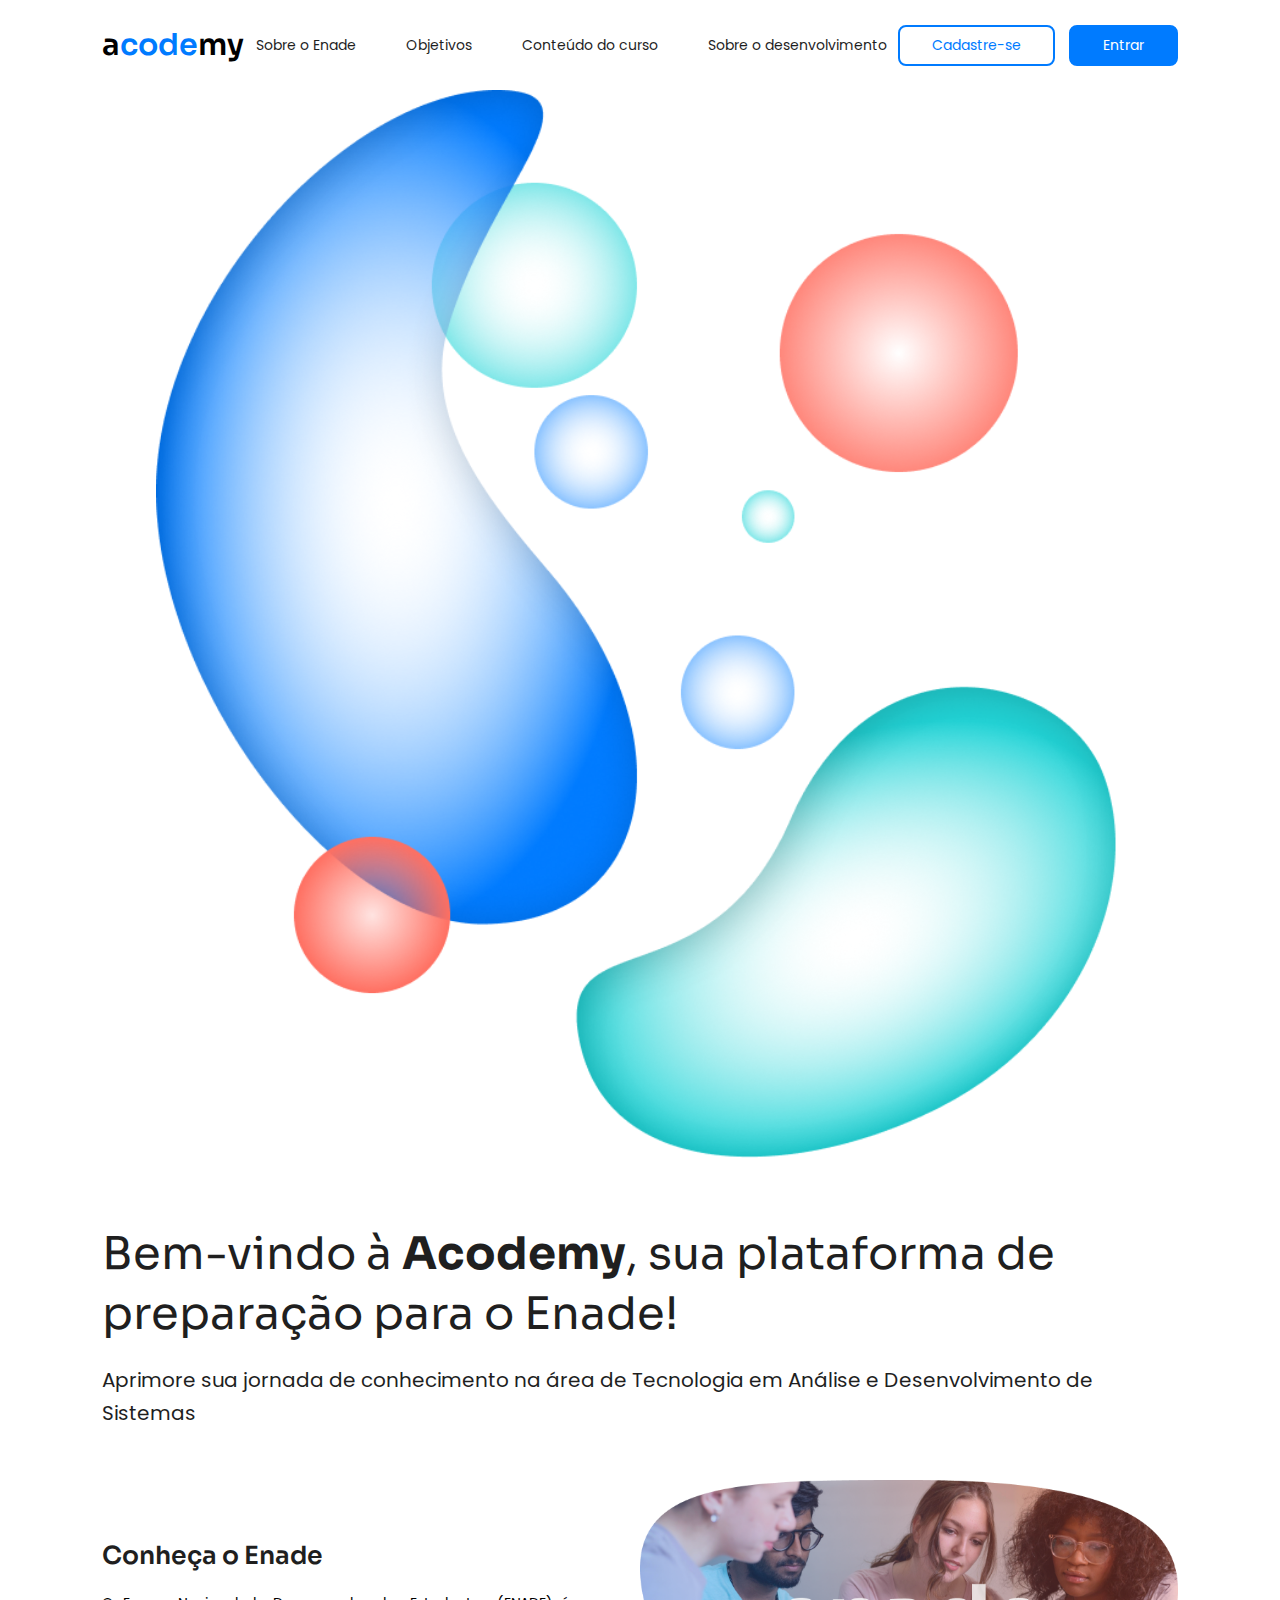
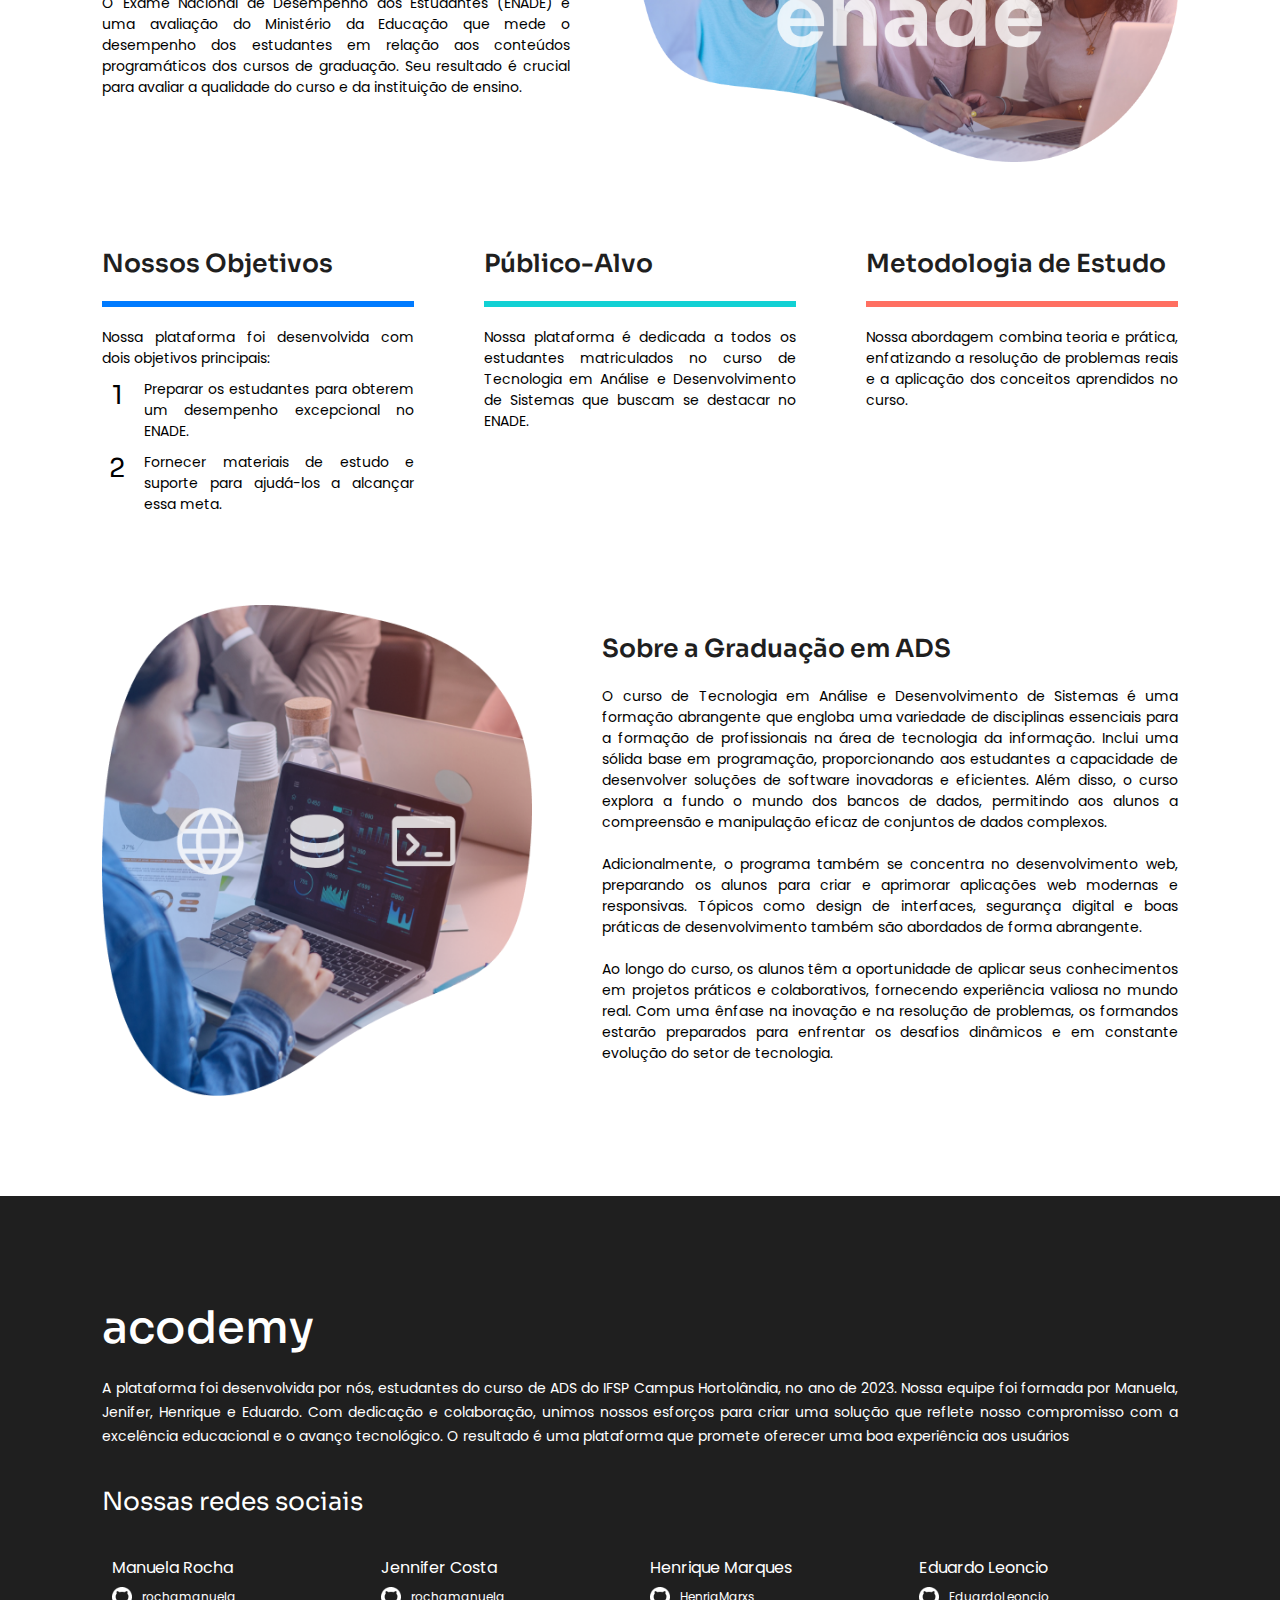
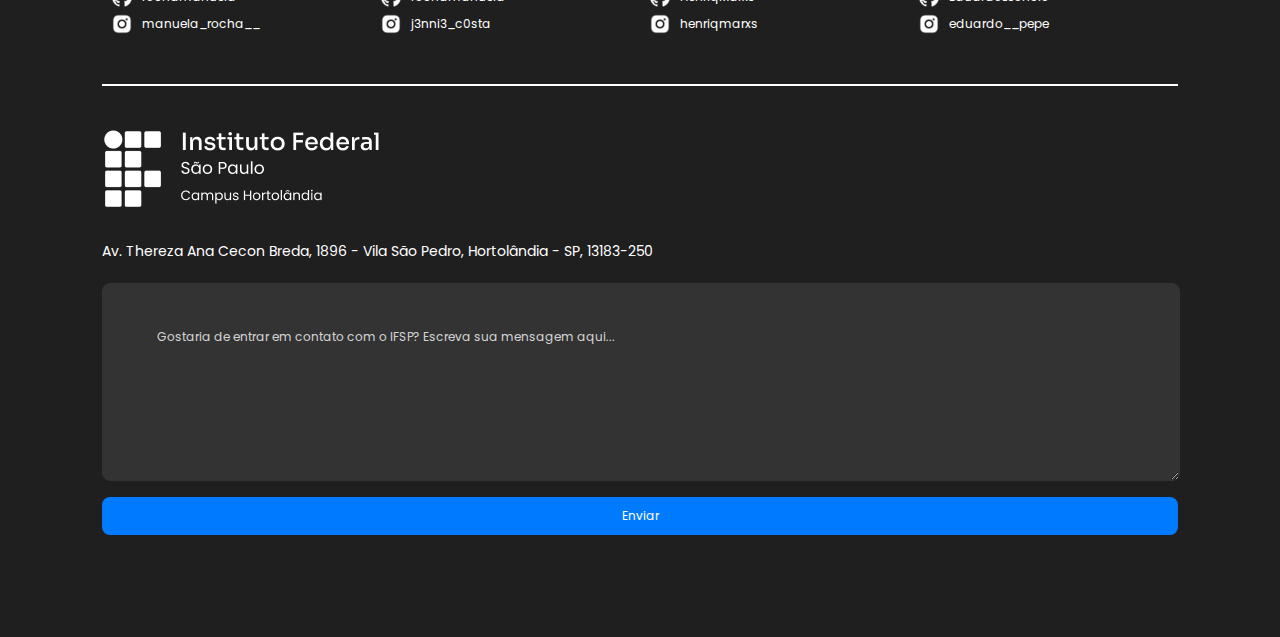
==== commit d23ccbec: "20/11/2023 - 14:38" ====
--- a/index.html
+++ b/index.html
@@ -1,6 +1,5 @@
 <!DOCTYPE html>
 <html lang="pt-br">
-
 <head>
     <meta charset="UTF-8">
     <meta name="viewport" content="width=device-width, initial-scale=1">
@@ -63,9 +62,7 @@
         }
     </style>
 </head>
-
 <body>
-    <!--
     <nav class="navbar">
         <div class="logotipo">
             <p>a
@@ -79,10 +76,10 @@
         </div>
         <div class="buttons">
             <a href="#" id="deactivate">Cadastre-se</a>
-            <a href="#">Entrar</a>
+            <a href="html/login.html">Entrar</a>
         </div>
     </nav>
-
+<!--
     <div id="myNav" class="overlay">
         <a href="javascript:void(0)" class="closebtn" onclick="closeNav()">&times;</a>
         <div class="overlay-content">
@@ -113,7 +110,6 @@
                 e Desenvolvimento de Sistemas</h3>
         </div>
     </header>
-
     <main>
         <section class="top-topic" id="sobre">
             <div class="text">
@@ -177,7 +173,6 @@
             </div>
         </section>
     </main>
-
     <footer class="footer" id="desenvolvimento">
         <div class="infos">
             <div class="logotipo">acodemy</div>
@@ -192,46 +187,46 @@
             <div class="media-links">
                 <div class="member-social-media">
                     <p>Manuela Rocha</p>
+                    <a href="https://github.com/rochamanuela" class="link-social-media">
+                        <img src="images/icons/bi_github.png" alt="">
+                        rochamanuela
+                    </a>
+                    <a href="https://www.instagram.com/manuela_rocha__/" class="link-social-media">
+                        <img src="images/icons/formkit_instagram.png" alt="">
+                        manuela_rocha__
+                    </a>
+                </div>
+                <div class="member-social-media">
+                    <p>Jennifer Costa</p>
                     <a href="" class="link-social-media">
                         <img src="images/icons/bi_github.png" alt="">
                         rochamanuela
                     </a>
-                    <a href="" class="link-social-media">
-                        <img src="images/icons/formkit_instagram.png" alt="">
-                        manuela_rocha__
-                    </a>
-                </div>
-                <div class="member-social-media">
-                    <p>Manuela Rocha</p>
-                    <a href="" class="link-social-media">
-                        <img src="images/icons/bi_github.png" alt="">
-                        rochamanuela
-                    </a>
-                    <a href="" class="link-social-media">
-                        <img src="images/icons/formkit_instagram.png" alt="">
-                        manuela_rocha__
-                    </a>
-                </div>
-                <div class="member-social-media">
-                    <p>Manuela Rocha</p>
-                    <a href="" class="link-social-media">
-                        <img src="images/icons/bi_github.png" alt="">
-                        rochamanuela
-                    </a>
-                    <a href="" class="link-social-media">
-                        <img src="images/icons/formkit_instagram.png" alt="">
-                        manuela_rocha__
-                    </a>
-                </div>
-                <div class="member-social-media">
-                    <p>Manuela Rocha</p>
-                    <a href="" class="link-social-media">
-                        <img src="images/icons/bi_github.png" alt="">
-                        rochamanuela
-                    </a>
-                    <a href="" class="link-social-media">
-                        <img src="images/icons/formkit_instagram.png" alt="">
-                        manuela_rocha__
+                    <a href="https://www.instagram.com/j3nni3_c0sta/" class="link-social-media">
+                        <img src="images/icons/formkit_instagram.png" alt="">
+                        j3nni3_c0sta
+                    </a>
+                </div>
+                <div class="member-social-media">
+                    <p>Henrique Marques</p>
+                    <a href="https://github.com/HenriqMarxs" class="link-social-media">
+                        <img src="images/icons/bi_github.png" alt="">
+                        HenriqMarxs
+                    </a>
+                    <a href="https://www.instagram.com/henriqmarxs" class="link-social-media">
+                        <img src="images/icons/formkit_instagram.png" alt="">
+                        henriqmarxs
+                    </a>
+                </div>
+                <div class="member-social-media">
+                    <p>Eduardo Leoncio</p>
+                    <a href="https://github.com/EduardoLeoncio" class="link-social-media">
+                        <img src="images/icons/bi_github.png" alt="">
+                        EduardoLeoncio
+                    </a>
+                    <a href="https://www.instagram.com/eduardo__pepe/" class="link-social-media">
+                        <img src="images/icons/formkit_instagram.png" alt="">
+                        eduardo__pepe
                     </a>
                 </div>
             </div>
@@ -246,7 +241,5 @@
             </form>
         </div>
     </footer>
-
 </body>
-
 </html>--- a/styles/style.css
+++ b/styles/style.css
@@ -11,6 +11,11 @@
     --salmon: #FF6F61;
     --black: #1F1F1F;
     --white: #FFF;
+}
+
+html {
+    scroll-behavior: smooth;
+    /* Adiciona a rolagem suave para todos os elementos */
 }
 
 body {
@@ -282,12 +287,7 @@
 }
 
 
-
-
-
-
 /* tudo do footer tá aqui */
-
 .footer {
     background-color: var(--black);
     color: var(--white);
@@ -342,7 +342,6 @@
     font-size: 45px;
     font-weight: 500;
     font-family: Sora;
-
     margin-bottom: 20px;
 }
 
@@ -381,19 +380,14 @@
     border: 1px solid #005fc4;
 }
 
-/* Para estilizar o placeholder */
 .custom-input::placeholder {
-
     color: rgba(255, 255, 255, 0.80);
-
     text-align: justify;
     font-family: Poppins;
     font-size: 12px;
     font-style: normal;
     font-weight: 400;
     line-height: 20px;
-
-    /* 166.667% */
 }
 
 input[type="submit"] {
@@ -444,29 +438,25 @@
     margin-bottom: 4px;
 }
 
-
-/* Estilos para .media-links */
 .media-links {
     display: flex;
-    flex-wrap: wrap; /* Garante que os elementos sejam quebrados para a próxima linha quando necessário */
-}
-
-/* Estilos para .member-social-media */
+    flex-wrap: wrap;
+}
+
 .member-social-media {
-    flex: 1 0 25%; /* Por padrão, exibirá 4 elementos por linha */
+    flex: 1 0 25%;
     box-sizing: border-box;
     padding: 10px;
 }
 
-/* Media queries para ajustar o layout responsivo */
 @media screen and (max-width: 780px) {
     .member-social-media {
-        flex: 1 0 50%; /* Exibe dois elementos por linha */
+        flex: 1 0 50%;
     }
 }
 
 @media screen and (max-width: 400px) {
     .member-social-media {
-        flex: 1 0 100%; /* Exibe um elemento por linha */
-    }
-}
+        flex: 1 0 100%;
+    }
+}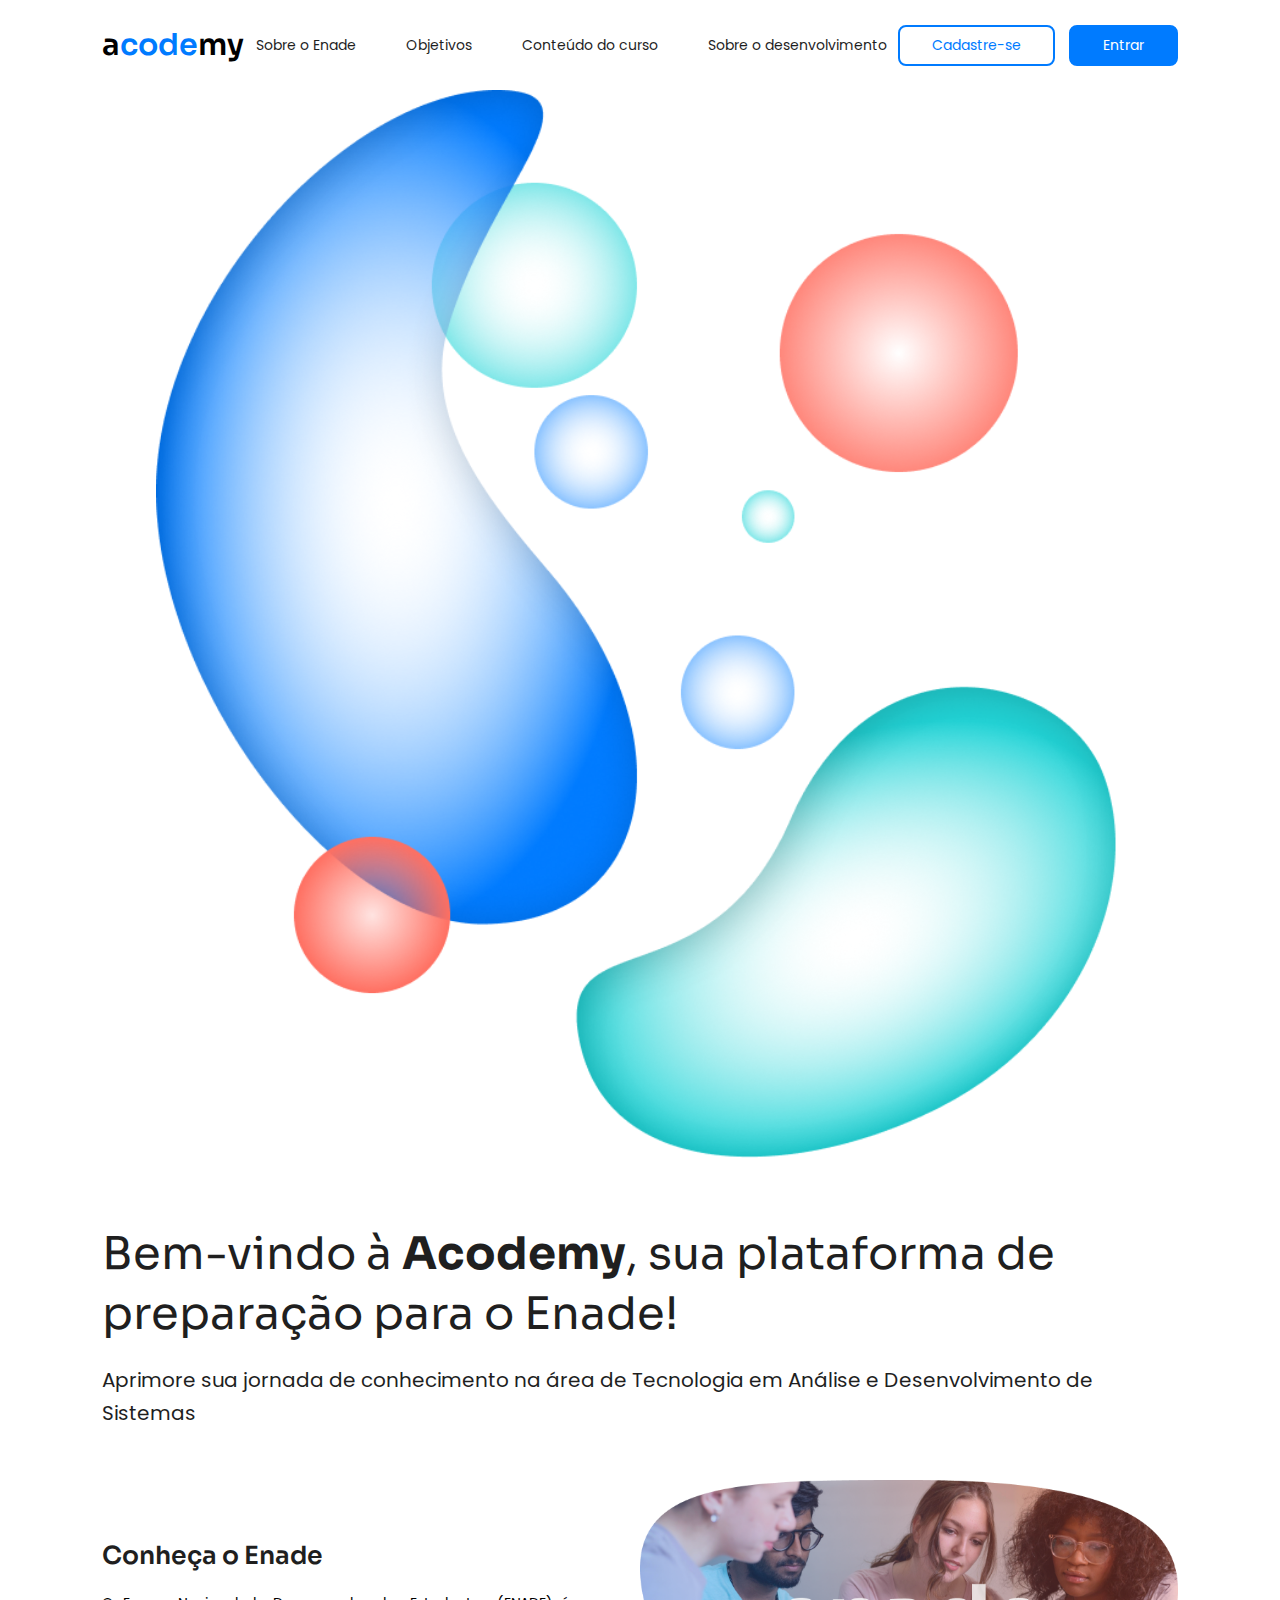
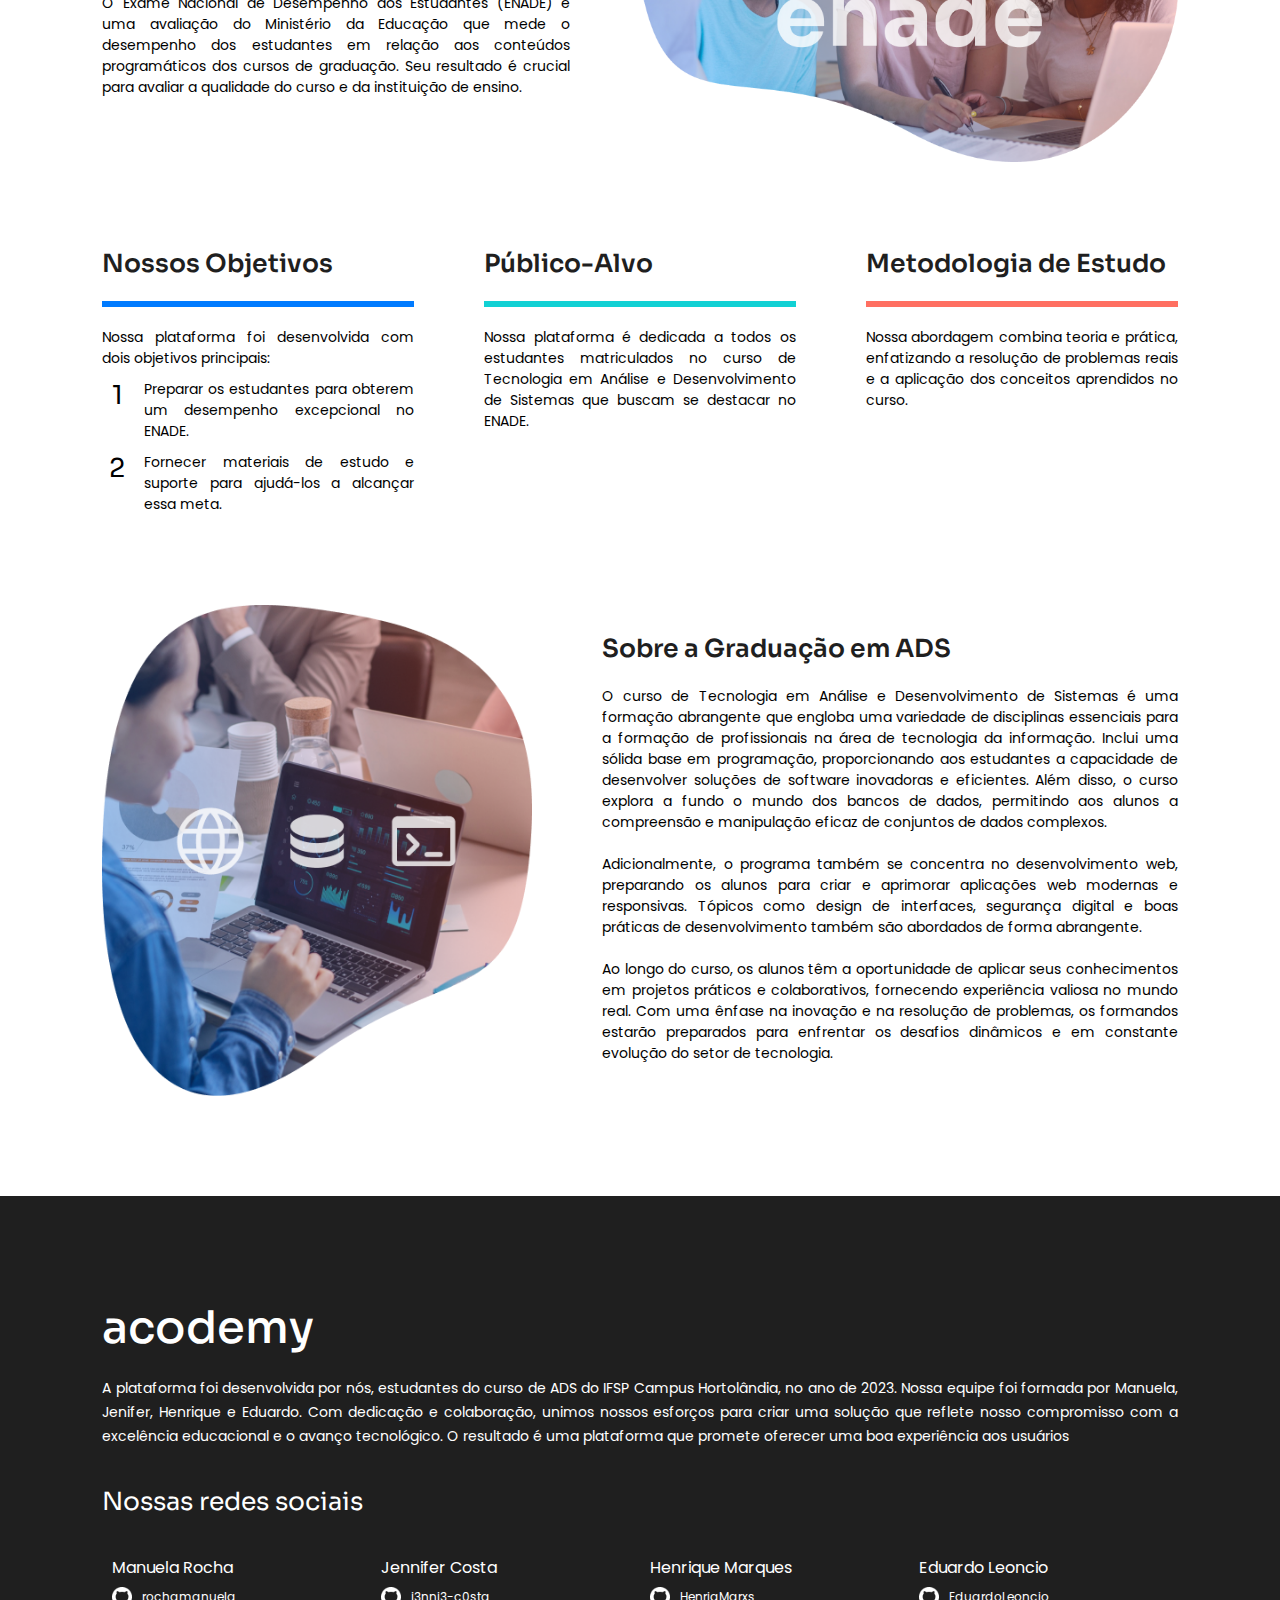
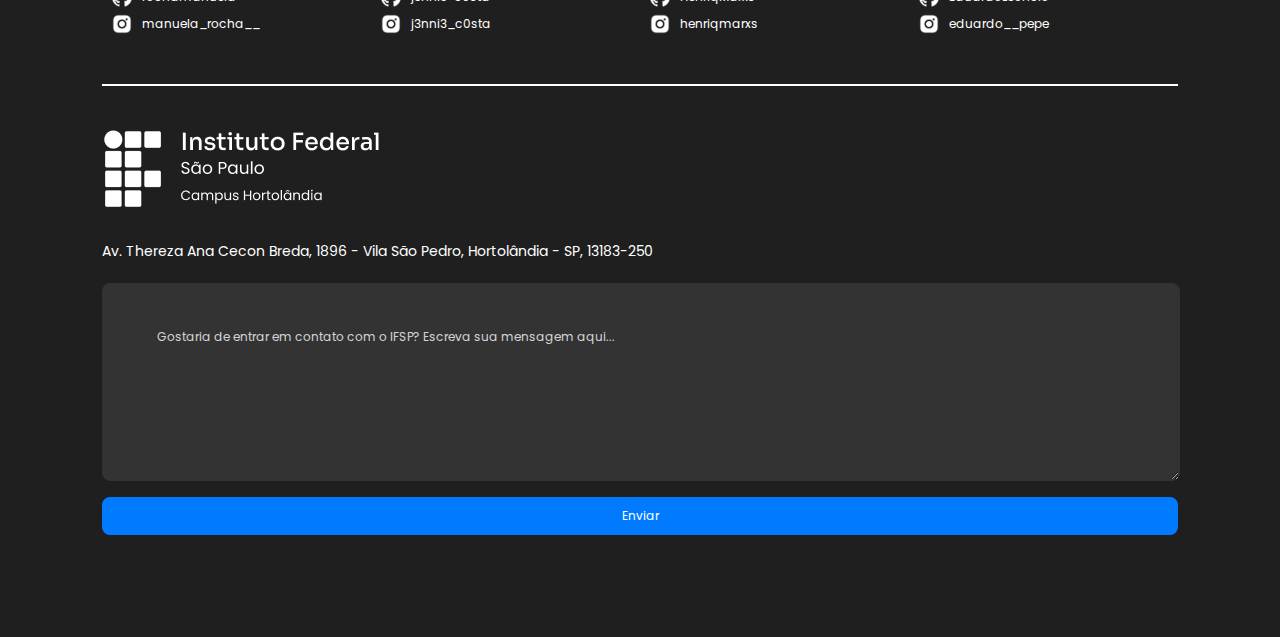
==== commit cf89cdfc: "20/11/2023 - 14:38" ====
--- a/index.html
+++ b/index.html
@@ -198,9 +198,9 @@
                 </div>
                 <div class="member-social-media">
                     <p>Jennifer Costa</p>
-                    <a href="" class="link-social-media">
-                        <img src="images/icons/bi_github.png" alt="">
-                        rochamanuela
+                    <a href="https://github.com/j3nni3-c0sta" class="link-social-media">
+                        <img src="images/icons/bi_github.png" alt="">
+                        j3nni3-c0sta
                     </a>
                     <a href="https://www.instagram.com/j3nni3_c0sta/" class="link-social-media">
                         <img src="images/icons/formkit_instagram.png" alt="">
